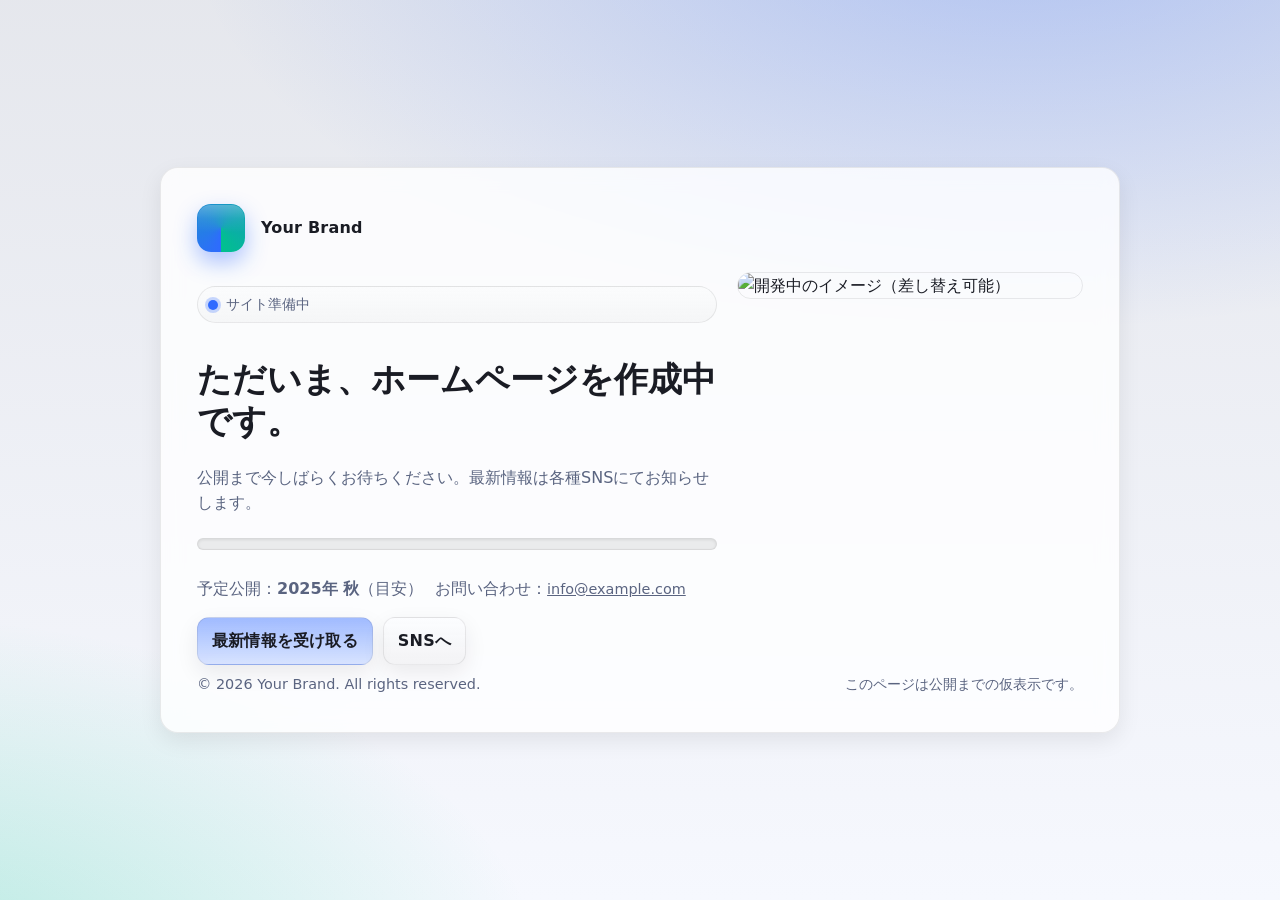
==== index.html @ c112f829 "start git" ====
<!doctype html>
<html lang="ja">
<head>
  <meta charset="utf-8" />
  <meta name="viewport" content="width=device-width, initial-scale=1" />
  <title>サイト準備中 | Coming Soon</title>
  <meta name="description" content="ただいまサイトを準備中です。近日公開予定。" />
  <meta name="robots" content="noindex, nofollow" />
  <!-- <link rel="icon" href="/favicon.ico"> -->
  <style>
    :root{
      --bg: #0b1020;
      --card: #0f1530cc;
      --fg: #e8ebf2;
      --muted: #a9b0c6;
      --accent: #7aa2ff; /* アクセント */
      --accent-2: #7ff4c3; /* グラデ混色 */
      --ring: #ffffff20;
      --shadow: 0 10px 30px rgba(0,0,0,.35);
      --radius: 18px;
    }

    @media (prefers-color-scheme: light) {
      :root{
        --bg: #f6f8fe;
        --card: #ffffffcc;
        --fg: #1a1c24;
        --muted: #5a6480;
        --accent: #2f6aff;
        --accent-2: #00c18d;
        --ring: #00000014;
        --shadow: 0 8px 22px rgba(0,0,0,.08);
      }
    }

    * { box-sizing: border-box; }
    html, body { height: 100%; }
    body{
      margin:0;
      background:
        radial-gradient(1200px 600px at 80% -10%, color-mix(in lch, var(--accent) 30%, transparent), transparent 70%),
        radial-gradient(900px 500px at -10% 110%, color-mix(in lch, var(--accent-2) 28%, transparent), transparent 75%),
        linear-gradient(180deg, color-mix(in lch, var(--bg) 94%, black 6%), var(--bg));
      color: var(--fg);
      font: 16px/1.6 system-ui, -apple-system, Segoe UI, Roboto, "Hiragino Kaku Gothic ProN", "Noto Sans JP", "Yu Gothic UI", "Yu Gothic", Meiryo, sans-serif;
      display:grid;
      place-items:center;
      padding: 24px;
    }

    .wrap{
      width:min(960px, 100%);
      backdrop-filter: saturate(140%) blur(10px);
      -webkit-backdrop-filter: saturate(140%) blur(10px);
      background: var(--card);
      border: 1px solid var(--ring);
      box-shadow: var(--shadow);
      border-radius: var(--radius);
      padding: clamp(20px, 3.2vw, 36px);
    }

    header{
      display:flex; align-items:center; gap:16px; margin-bottom:20px;
    }

    .logo{
      width:48px; height:48px; border-radius:14px; display:grid; place-items:center;
      background: conic-gradient(from 180deg, var(--accent), var(--accent-2));
      box-shadow: 0 10px 22px color-mix(in lch, var(--accent) 40%, transparent);
      position: relative; overflow:hidden;
    }
    .logo::after{
      content:""; position:absolute; inset:1px; border-radius:12px;
      background: linear-gradient(180deg, #ffffff44, #ffffff12 30%, transparent 60%);
    }
    .brand{ font-weight:700; letter-spacing:.2px; }

    .card{
      display:grid; gap:20px;
      grid-template-columns: 1.2fr .8fr;
    }
    @media (max-width: 780px){ .card{ grid-template-columns: 1fr; } }

    .title{
      font-size: clamp(24px, 3.6vw, 34px);
      line-height: 1.25;
      margin: 4px 0 6px;
    }
    .lead{ color: var(--muted); margin:0 0 6px; }

    .pill{
      display:inline-flex; align-items:center; gap:8px;
      padding:6px 10px; border:1px solid var(--ring); border-radius:999px; font-size:.9rem; color: var(--muted);
      background: linear-gradient(180deg, #ffffff10, #00000006);
    }

    /* プログレスバー */
    .progress{
      position: relative;
      height: 12px; border-radius: 999px; overflow:hidden; width: 100%;
      background: color-mix(in lch, var(--fg) 8%, transparent);
      border: 1px solid var(--ring);
      box-shadow: inset 0 1px 3px rgba(0,0,0,.08);
    }
    .bar{
      position: absolute; inset:0 auto 0 0; width: 0%;
      background: linear-gradient(90deg, var(--accent), var(--accent-2));
      filter: saturate(140%);
      animation: load 3.2s ease-in-out infinite;
    }
    @keyframes load{
      0%{ width: 8%; }
      50%{ width: 92%; }
      100%{ width: 8%; }
    }

    /* ステータス点滅 */
    .dot{ width:10px; height:10px; border-radius:50%; background: var(--accent); box-shadow: 0 0 0 3px color-mix(in lch, var(--accent) 25%, transparent); }

    .panel{ display:grid; gap:16px; }

    .meta{
      display:flex; gap:12px; flex-wrap:wrap; align-items:center;
      color: var(--muted);
    }

    .actions{ display:flex; gap:10px; flex-wrap:wrap; }
    .btn{ appearance:none; border:none; cursor:pointer; text-decoration:none; color:var(--fg);
      padding:10px 14px; border-radius:12px; font-weight:600; letter-spacing:.2px; transition: transform .06s ease, box-shadow .06s ease; 
      background: linear-gradient(180deg, color-mix(in lch, var(--accent) 45%, transparent), color-mix(in lch, var(--accent) 18%, transparent));
      border:1px solid var(--ring); box-shadow: var(--shadow);
    }
    .btn:hover{ transform: translateY(-1px); }
    .btn.secondary{ background: linear-gradient(180deg, #ffffff0e, #0000000a); color: var(--fg); }

    footer{ margin-top: 8px; color: var(--muted); font-size:.92rem; display:flex; justify-content:space-between; gap:12px; flex-wrap:wrap; }
    .small{ font-size:.9rem; color: var(--muted); }

    /* 低速/低電力向け: できるだけ動きを抑える */
    @media (prefers-reduced-motion: reduce){
      .bar{ animation: none; width: 55%; }
      .btn{ transition: none; }
    }
  </style>
</head>
<body>
  <main class="wrap" aria-labelledby="title">
    <header>
      <div class="logo" aria-hidden="true"></div>
      <div class="brand">Your Brand</div>
    </header>

    <section class="card" role="status" aria-live="polite">
      <div class="panel">
        <p class="pill" title="現在の状態">
          <span class="dot" aria-hidden="true"></span>
          サイト準備中
        </p>
        <h1 id="title" class="title">ただいま、ホームページを作成中です。</h1>
        <p class="lead">公開まで今しばらくお待ちください。最新情報は各種SNSにてお知らせします。</p>
        <div class="progress" aria-label="進捗状況">
          <div class="bar" aria-hidden="true"></div>
        </div>
        <div class="meta" style="margin-top:10px">
          <div>予定公開：<strong>2025年 秋</strong>（目安）</div>
          <div>お問い合わせ：<a class="small" href="mailto:info@example.com">info@example.com</a></div>
        </div>
        <div class="actions">
          <a class="btn" href="#">最新情報を受け取る</a>
          <a class="btn secondary" href="#">SNSへ</a>
        </div>
      </div>
      <div class="panel">
        <picture>
          <!-- 必要に応じて画像を差し替えてください（透過PNGやSVG推奨） -->
          <img src="data:image/svg+xml;utf8,\
            <svg xmlns='http://www.w3.org/2000/svg' width='800' height='520' viewBox='0 0 800 520'>\
            <defs>\
              <linearGradient id='g' x1='0' x2='1' y1='0' y2='1'>\
                <stop offset='0' stop-color='%237aa2ff'/>\
                <stop offset='1' stop-color='%237ff4c3'/>\
              </linearGradient>\
            </defs>\
            <rect rx='24' ry='24' x='24' y='24' width='752' height='472' fill='url(%23g)' opacity='.12'/>\
            <g fill='none' stroke='%237aa2ff' stroke-opacity='.35'>\
              <circle cx='120' cy='160' r='40'/>\
              <rect x='210' y='120' width='220' height='80' rx='14'/>\
              <rect x='210' y='220' width='380' height='120' rx='16'/>\
              <path d='M620 120 h120 v80 h-120 z' rx='16'/>\
              <path d='M120 260 q60 -40 120 0 t120 0 t120 0'/>\
            </g>\
            <text x='40' y='440' fill='%23a9b0c6' font-family='system-ui, -apple-system, Segoe UI, Roboto, Noto Sans JP, sans-serif' font-size='18'>イメージ差し替え可能なプレースホルダ</text>\
          </svg>" alt="開発中のイメージ（差し替え可能）" style="display:block;width:100%;height:auto;border-radius:14px; border:1px solid var(--ring)" />
        </picture>
      </div>
    </section>

    <footer>
      <div class="small">© <span id="y"></span> Your Brand. All rights reserved.</div>
      <div class="small">このページは公開までの仮表示です。</div>
    </footer>
  </main>

  <script>
    // 年だけ自動更新（JS不要なら削除可）
    document.getElementById('y').textContent = new Date().getFullYear();
  </script>
</body>
</html>
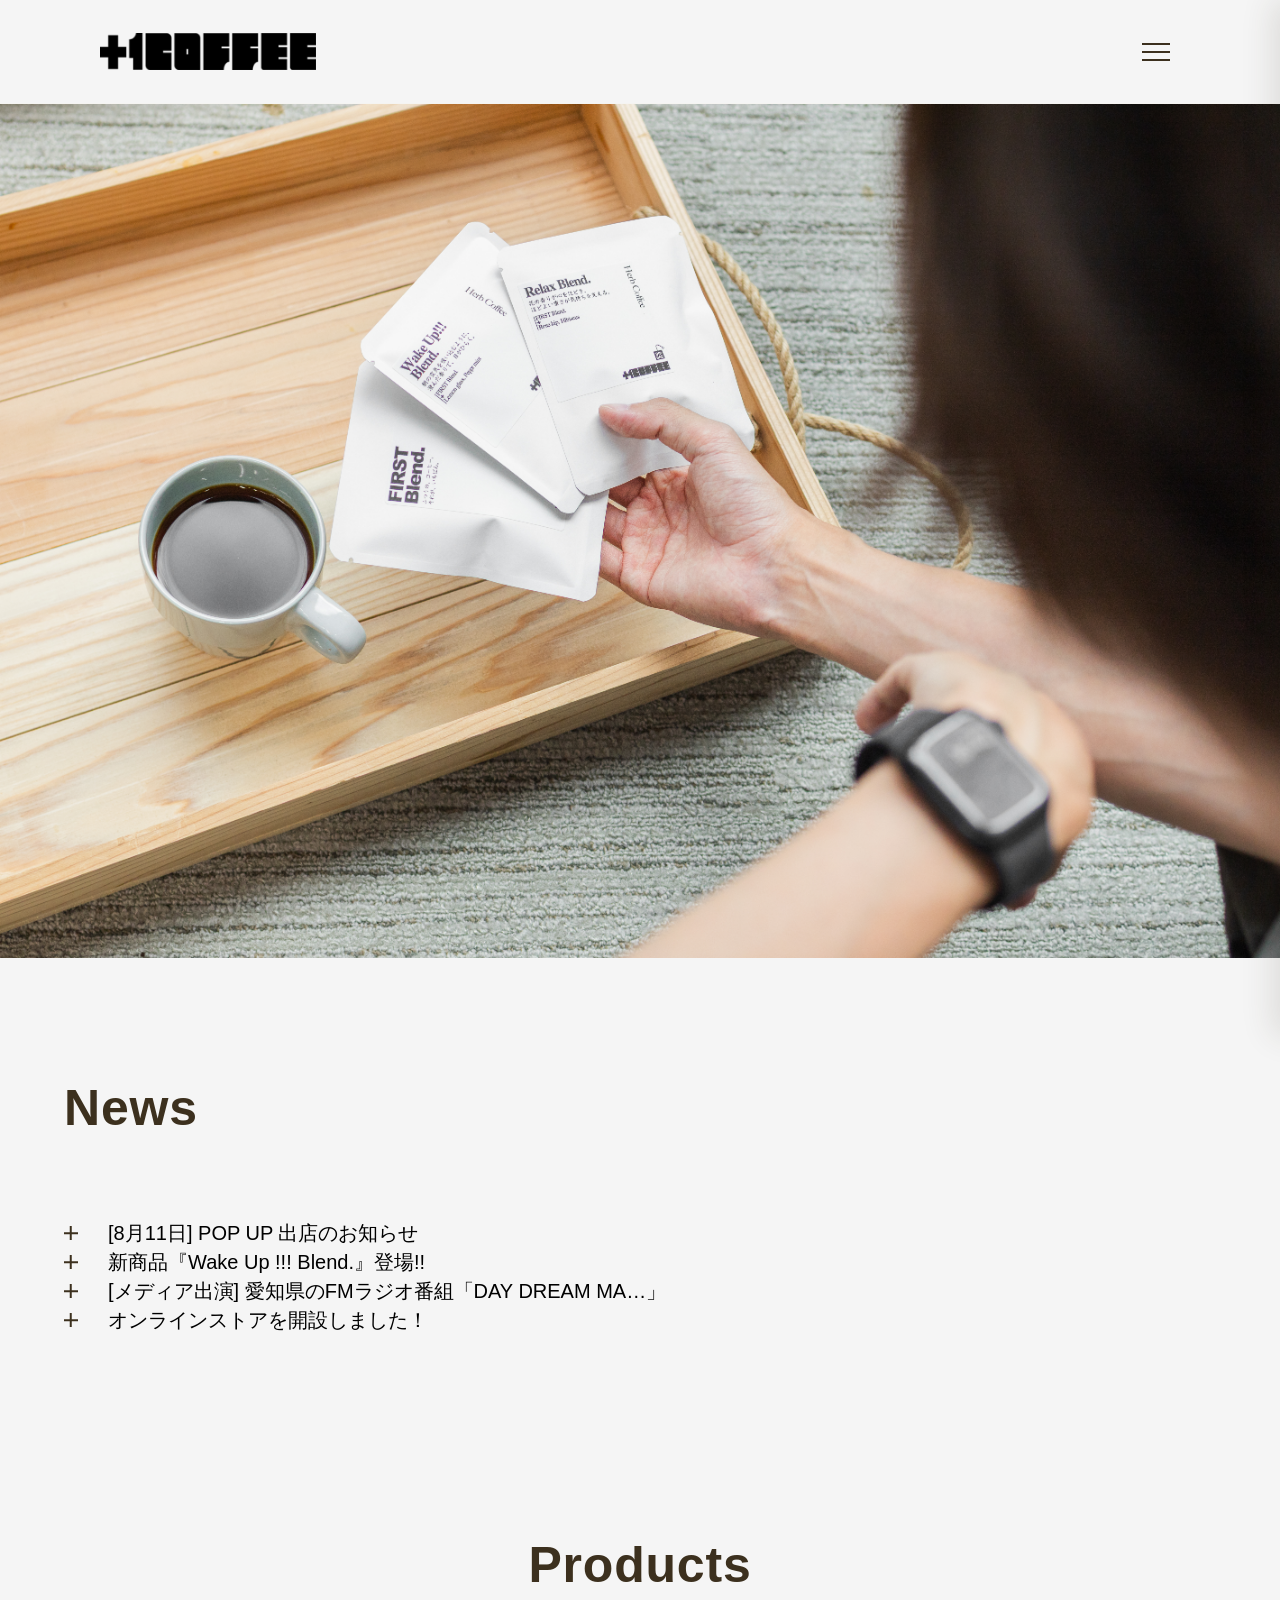
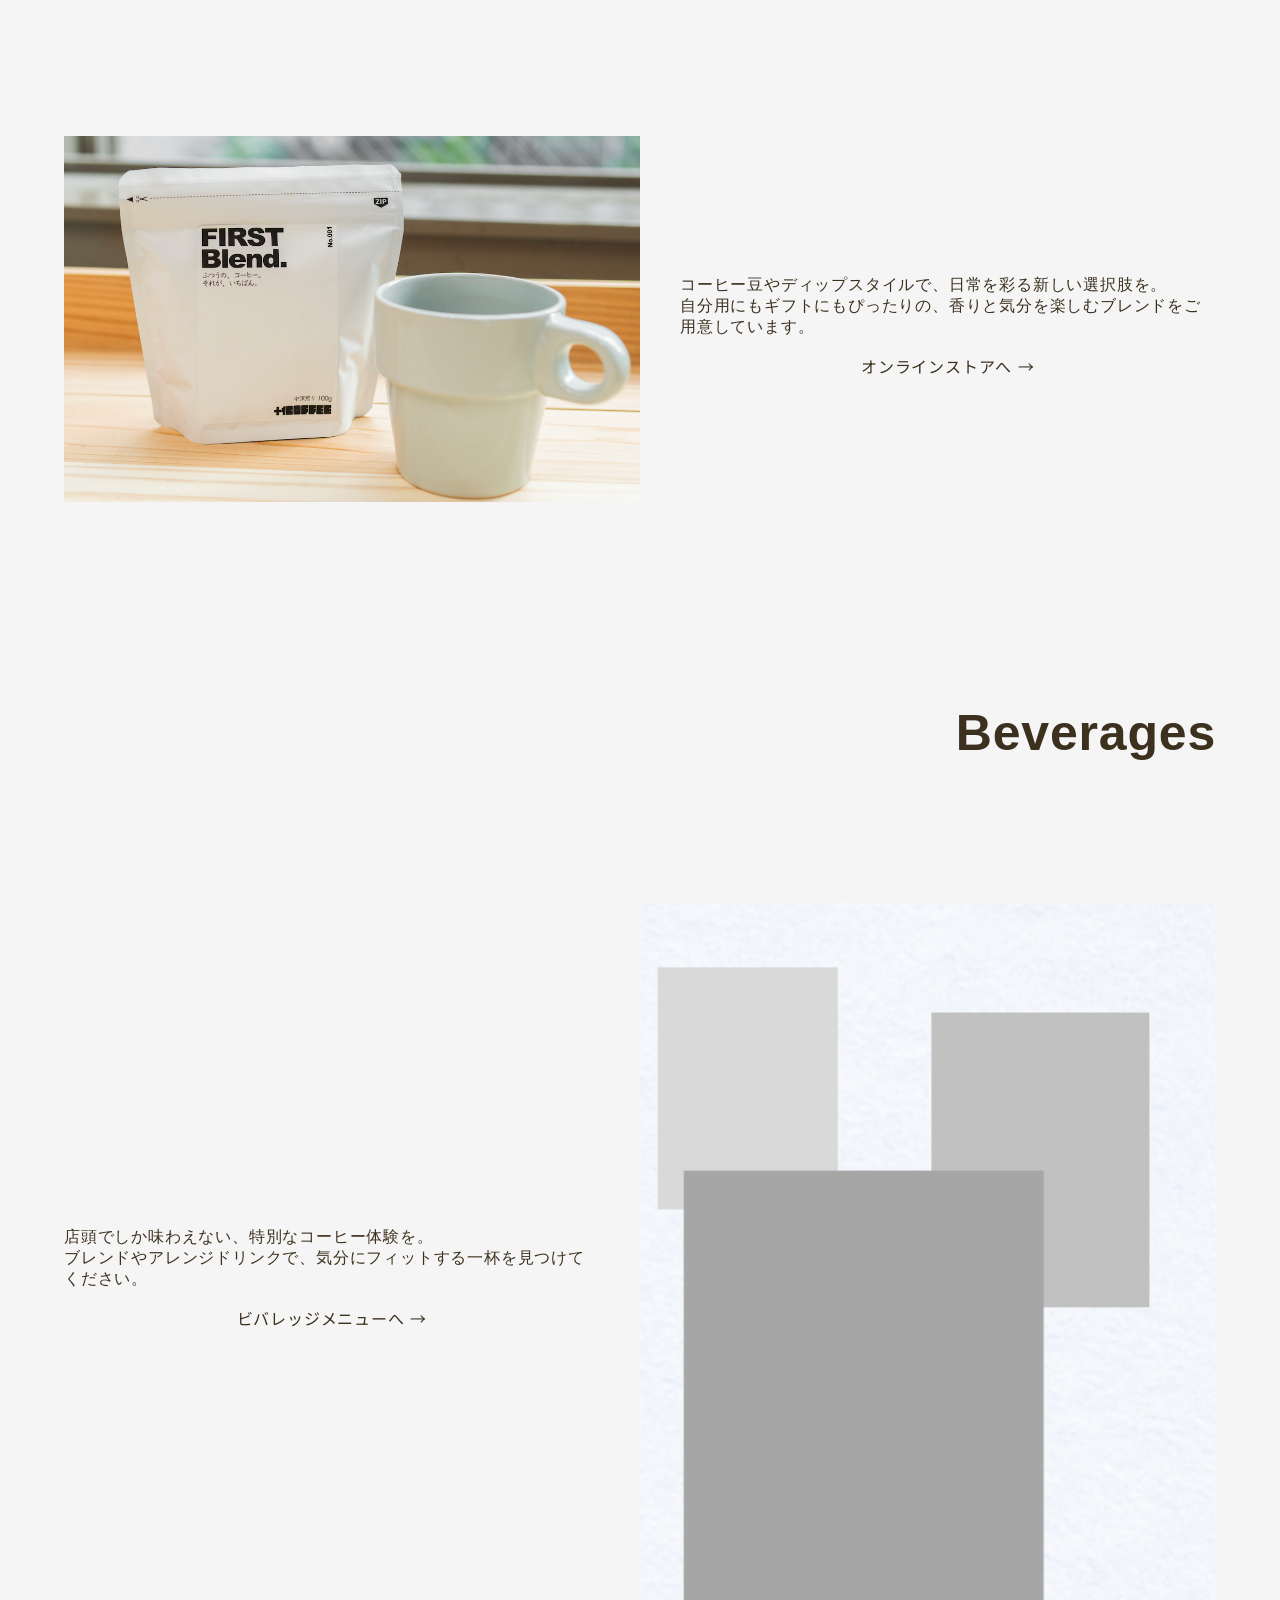
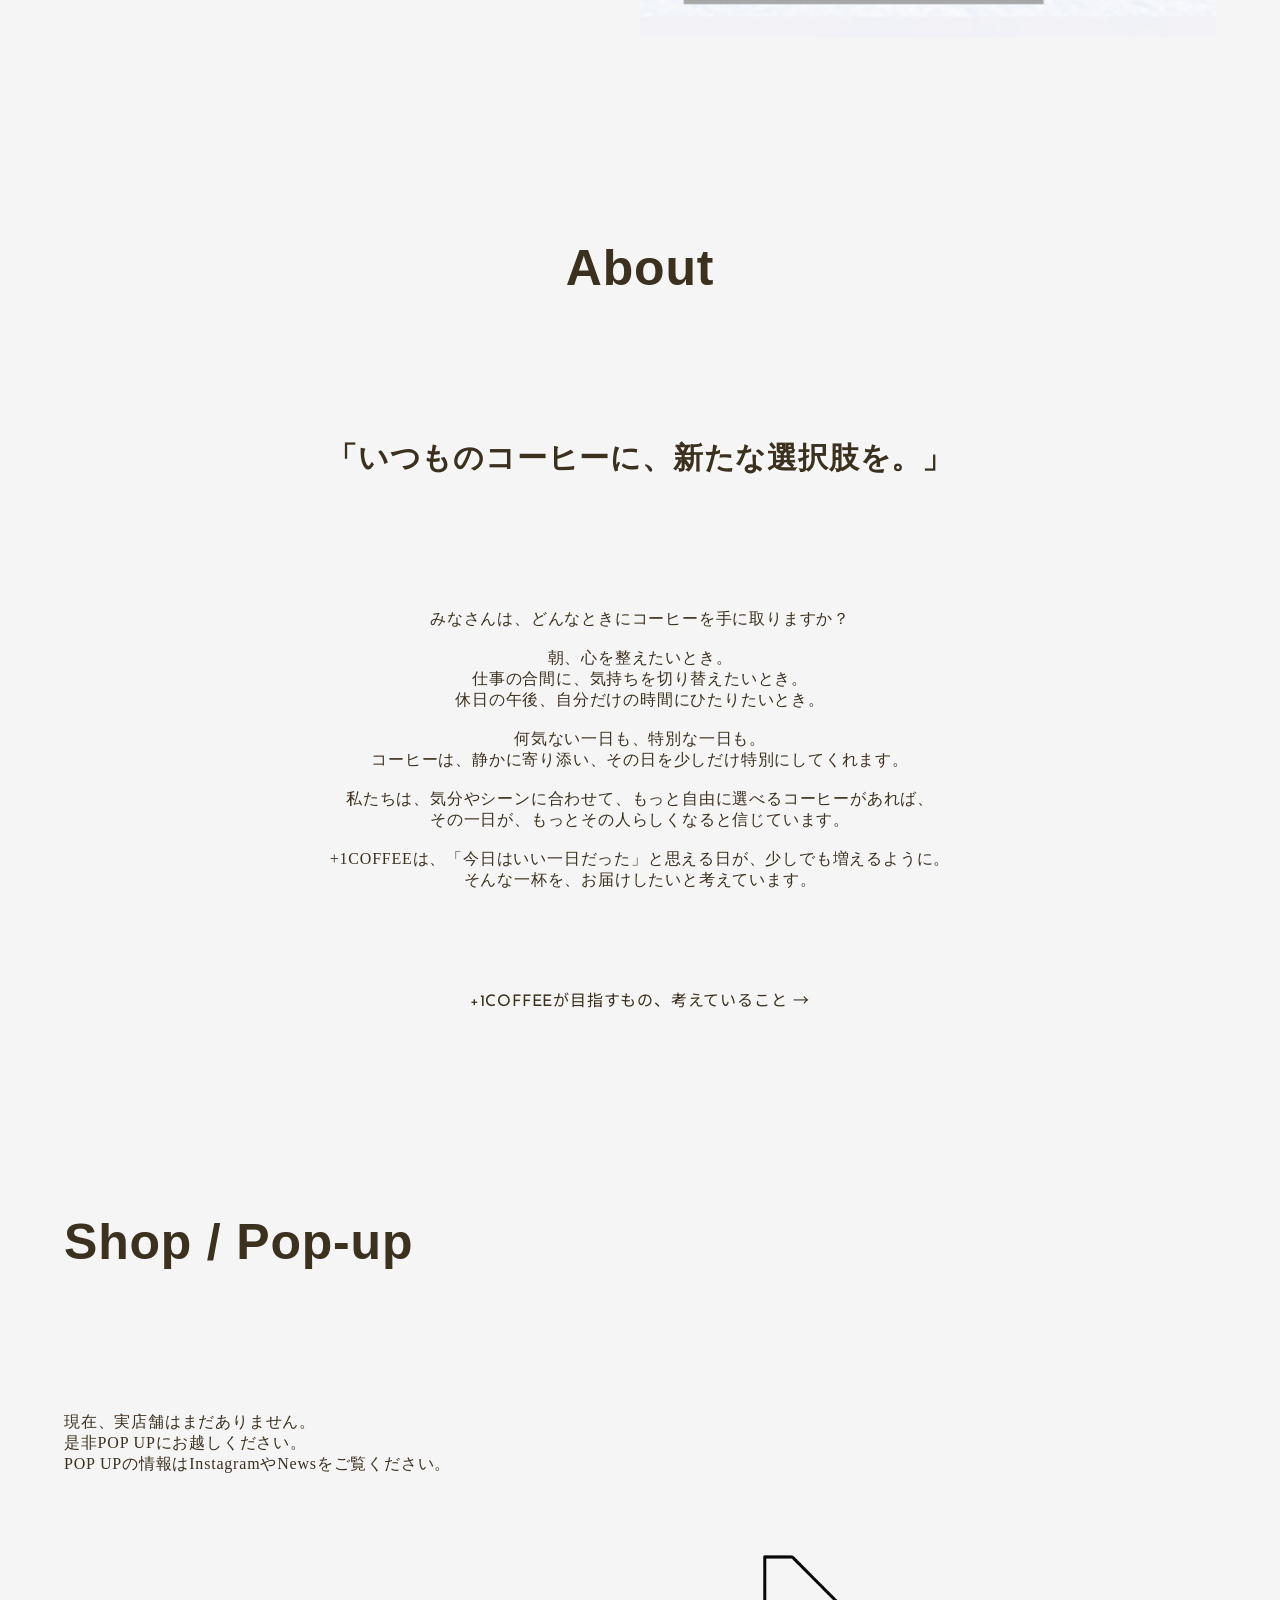
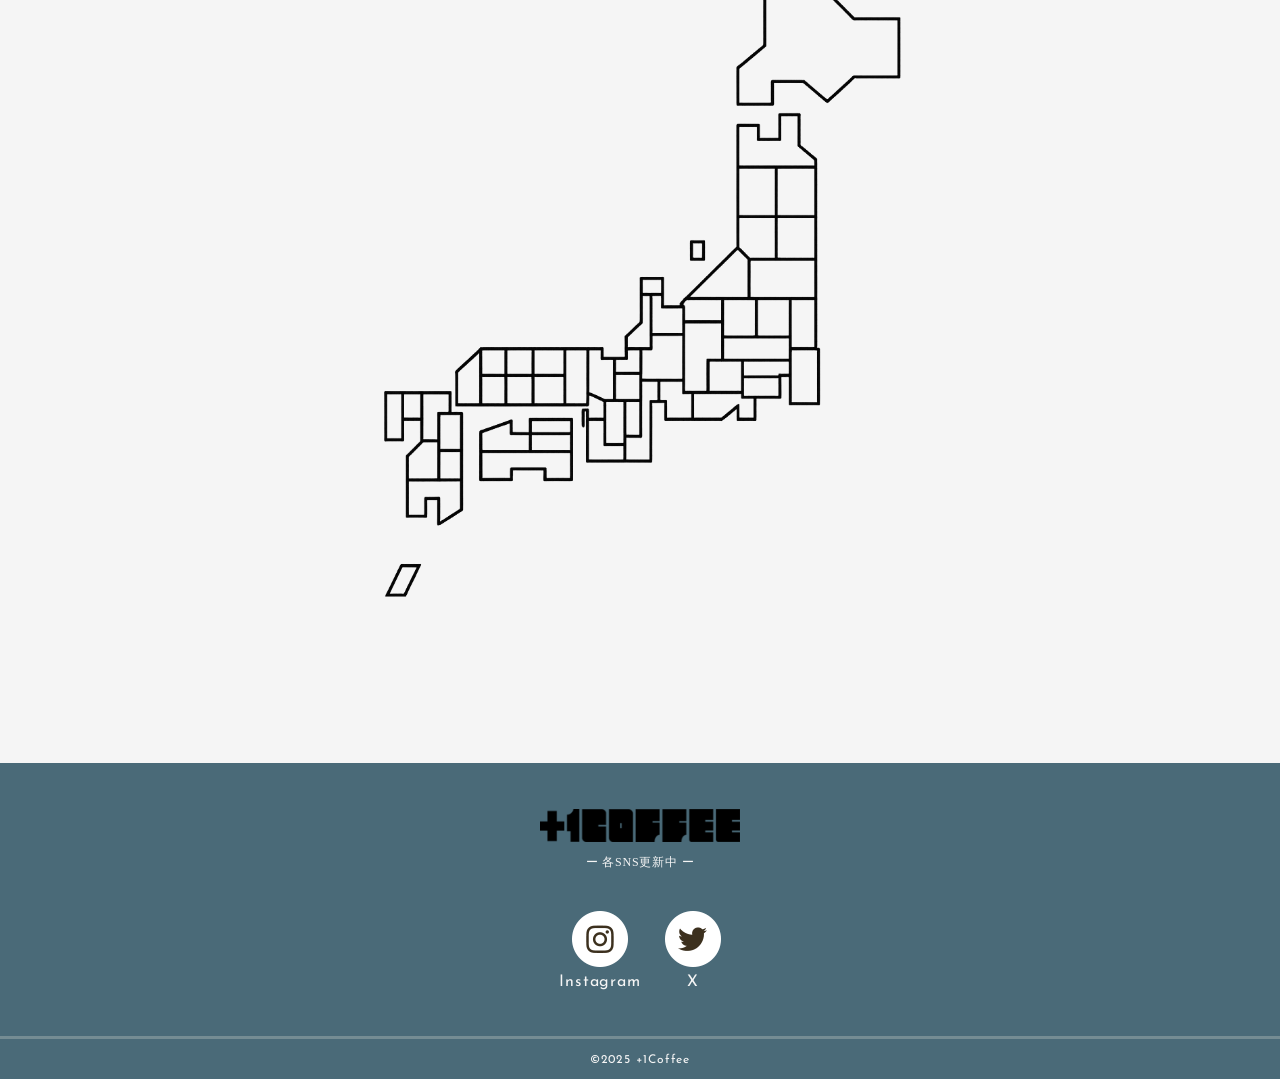
==== commit 47972c66: "Complete site entry point and contact demo" ====
--- a/index.html
+++ b/index.html
@@ -1,209 +1,204 @@
-<!doctype html>
+<!DOCTYPE html>
 <html lang="ja">
 <head>
-  <meta charset="utf-8" />
-  <meta name="viewport" content="width=device-width, initial-scale=1" />
-  <title>サイト準備中 | Coming Soon</title>
-  <meta name="description" content="ただいまサイトを準備中です。近日公開予定。" />
-  <meta name="robots" content="noindex, nofollow" />
-  <!-- <link rel="icon" href="/favicon.ico"> -->
-  <style>
-    :root{
-      --bg: #0b1020;
-      --card: #0f1530cc;
-      --fg: #e8ebf2;
-      --muted: #a9b0c6;
-      --accent: #7aa2ff; /* アクセント */
-      --accent-2: #7ff4c3; /* グラデ混色 */
-      --ring: #ffffff20;
-      --shadow: 0 10px 30px rgba(0,0,0,.35);
-      --radius: 18px;
-    }
-
-    @media (prefers-color-scheme: light) {
-      :root{
-        --bg: #f6f8fe;
-        --card: #ffffffcc;
-        --fg: #1a1c24;
-        --muted: #5a6480;
-        --accent: #2f6aff;
-        --accent-2: #00c18d;
-        --ring: #00000014;
-        --shadow: 0 8px 22px rgba(0,0,0,.08);
-      }
-    }
-
-    * { box-sizing: border-box; }
-    html, body { height: 100%; }
-    body{
-      margin:0;
-      background:
-        radial-gradient(1200px 600px at 80% -10%, color-mix(in lch, var(--accent) 30%, transparent), transparent 70%),
-        radial-gradient(900px 500px at -10% 110%, color-mix(in lch, var(--accent-2) 28%, transparent), transparent 75%),
-        linear-gradient(180deg, color-mix(in lch, var(--bg) 94%, black 6%), var(--bg));
-      color: var(--fg);
-      font: 16px/1.6 system-ui, -apple-system, Segoe UI, Roboto, "Hiragino Kaku Gothic ProN", "Noto Sans JP", "Yu Gothic UI", "Yu Gothic", Meiryo, sans-serif;
-      display:grid;
-      place-items:center;
-      padding: 24px;
-    }
-
-    .wrap{
-      width:min(960px, 100%);
-      backdrop-filter: saturate(140%) blur(10px);
-      -webkit-backdrop-filter: saturate(140%) blur(10px);
-      background: var(--card);
-      border: 1px solid var(--ring);
-      box-shadow: var(--shadow);
-      border-radius: var(--radius);
-      padding: clamp(20px, 3.2vw, 36px);
-    }
-
-    header{
-      display:flex; align-items:center; gap:16px; margin-bottom:20px;
-    }
-
-    .logo{
-      width:48px; height:48px; border-radius:14px; display:grid; place-items:center;
-      background: conic-gradient(from 180deg, var(--accent), var(--accent-2));
-      box-shadow: 0 10px 22px color-mix(in lch, var(--accent) 40%, transparent);
-      position: relative; overflow:hidden;
-    }
-    .logo::after{
-      content:""; position:absolute; inset:1px; border-radius:12px;
-      background: linear-gradient(180deg, #ffffff44, #ffffff12 30%, transparent 60%);
-    }
-    .brand{ font-weight:700; letter-spacing:.2px; }
-
-    .card{
-      display:grid; gap:20px;
-      grid-template-columns: 1.2fr .8fr;
-    }
-    @media (max-width: 780px){ .card{ grid-template-columns: 1fr; } }
-
-    .title{
-      font-size: clamp(24px, 3.6vw, 34px);
-      line-height: 1.25;
-      margin: 4px 0 6px;
-    }
-    .lead{ color: var(--muted); margin:0 0 6px; }
-
-    .pill{
-      display:inline-flex; align-items:center; gap:8px;
-      padding:6px 10px; border:1px solid var(--ring); border-radius:999px; font-size:.9rem; color: var(--muted);
-      background: linear-gradient(180deg, #ffffff10, #00000006);
-    }
-
-    /* プログレスバー */
-    .progress{
-      position: relative;
-      height: 12px; border-radius: 999px; overflow:hidden; width: 100%;
-      background: color-mix(in lch, var(--fg) 8%, transparent);
-      border: 1px solid var(--ring);
-      box-shadow: inset 0 1px 3px rgba(0,0,0,.08);
-    }
-    .bar{
-      position: absolute; inset:0 auto 0 0; width: 0%;
-      background: linear-gradient(90deg, var(--accent), var(--accent-2));
-      filter: saturate(140%);
-      animation: load 3.2s ease-in-out infinite;
-    }
-    @keyframes load{
-      0%{ width: 8%; }
-      50%{ width: 92%; }
-      100%{ width: 8%; }
-    }
-
-    /* ステータス点滅 */
-    .dot{ width:10px; height:10px; border-radius:50%; background: var(--accent); box-shadow: 0 0 0 3px color-mix(in lch, var(--accent) 25%, transparent); }
-
-    .panel{ display:grid; gap:16px; }
-
-    .meta{
-      display:flex; gap:12px; flex-wrap:wrap; align-items:center;
-      color: var(--muted);
-    }
-
-    .actions{ display:flex; gap:10px; flex-wrap:wrap; }
-    .btn{ appearance:none; border:none; cursor:pointer; text-decoration:none; color:var(--fg);
-      padding:10px 14px; border-radius:12px; font-weight:600; letter-spacing:.2px; transition: transform .06s ease, box-shadow .06s ease; 
-      background: linear-gradient(180deg, color-mix(in lch, var(--accent) 45%, transparent), color-mix(in lch, var(--accent) 18%, transparent));
-      border:1px solid var(--ring); box-shadow: var(--shadow);
-    }
-    .btn:hover{ transform: translateY(-1px); }
-    .btn.secondary{ background: linear-gradient(180deg, #ffffff0e, #0000000a); color: var(--fg); }
-
-    footer{ margin-top: 8px; color: var(--muted); font-size:.92rem; display:flex; justify-content:space-between; gap:12px; flex-wrap:wrap; }
-    .small{ font-size:.9rem; color: var(--muted); }
-
-    /* 低速/低電力向け: できるだけ動きを抑える */
-    @media (prefers-reduced-motion: reduce){
-      .bar{ animation: none; width: 55%; }
-      .btn{ transition: none; }
-    }
-  </style>
+    <meta charset="UTF-8">
+    <meta name="viewport" content="width=device-width, initial-scale=1.0">
+    <link rel="icon" href="favicon.ico" type="image/x-icon">
+    <meta name="robots" content="noindex">
+    <title>+1Coffee - いつものコーヒーに、新しい選択肢を</title>
+    <meta name="description" content="+1Coffeeは、日常に特別なコーヒー体験を提供するブランドです。コーヒー豆、ディップ、店頭限定ドリンクなど、あなたの一日を豊かにする選択肢をお届けします。">
+
+    <!-- Google Fonts -->
+    <link rel="preconnect" href="https://fonts.googleapis.com">
+    <link rel="preconnect" href="https://fonts.gstatic.com" crossorigin>
+    <link
+      href="https://fonts.googleapis.com/css2?family=Josefin+Sans:wght@300;400;700&family=Noto+Sans+JP:wght@300;400;700&display=swap"
+      rel="stylesheet"
+    >
+    <!-- CSS -->
+    <link rel="stylesheet" href="./css/main_style.css">
 </head>
 <body>
-  <main class="wrap" aria-labelledby="title">
-    <header>
-      <div class="logo" aria-hidden="true"></div>
-      <div class="brand">Your Brand</div>
+    <header class="header">
+        <div class="header-inner">
+            <h1 class="header-logo">
+                <a href="./index.html#top">
+                    <img src="./img/logo.png" alt="+1Coffee ロゴ">
+                </a>
+            </h1>
+            <button type="button" class="menu-toggle" aria-expanded="false" aria-controls="menu-drawer" aria-label="メニューを開く">
+                <span class="menu-toggle-line"></span>
+                <span class="menu-toggle-line"></span>
+                <span class="menu-toggle-line"></span>
+            </button>
+        </div>
     </header>
-
-    <section class="card" role="status" aria-live="polite">
-      <div class="panel">
-        <p class="pill" title="現在の状態">
-          <span class="dot" aria-hidden="true"></span>
-          サイト準備中
-        </p>
-        <h1 id="title" class="title">ただいま、ホームページを作成中です。</h1>
-        <p class="lead">公開まで今しばらくお待ちください。最新情報は各種SNSにてお知らせします。</p>
-        <div class="progress" aria-label="進捗状況">
-          <div class="bar" aria-hidden="true"></div>
-        </div>
-        <div class="meta" style="margin-top:10px">
-          <div>予定公開：<strong>2025年 秋</strong>（目安）</div>
-          <div>お問い合わせ：<a class="small" href="mailto:info@example.com">info@example.com</a></div>
-        </div>
-        <div class="actions">
-          <a class="btn" href="#">最新情報を受け取る</a>
-          <a class="btn secondary" href="#">SNSへ</a>
-        </div>
-      </div>
-      <div class="panel">
-        <picture>
-          <!-- 必要に応じて画像を差し替えてください（透過PNGやSVG推奨） -->
-          <img src="data:image/svg+xml;utf8,\
-            <svg xmlns='http://www.w3.org/2000/svg' width='800' height='520' viewBox='0 0 800 520'>\
-            <defs>\
-              <linearGradient id='g' x1='0' x2='1' y1='0' y2='1'>\
-                <stop offset='0' stop-color='%237aa2ff'/>\
-                <stop offset='1' stop-color='%237ff4c3'/>\
-              </linearGradient>\
-            </defs>\
-            <rect rx='24' ry='24' x='24' y='24' width='752' height='472' fill='url(%23g)' opacity='.12'/>\
-            <g fill='none' stroke='%237aa2ff' stroke-opacity='.35'>\
-              <circle cx='120' cy='160' r='40'/>\
-              <rect x='210' y='120' width='220' height='80' rx='14'/>\
-              <rect x='210' y='220' width='380' height='120' rx='16'/>\
-              <path d='M620 120 h120 v80 h-120 z' rx='16'/>\
-              <path d='M120 260 q60 -40 120 0 t120 0 t120 0'/>\
-            </g>\
-            <text x='40' y='440' fill='%23a9b0c6' font-family='system-ui, -apple-system, Segoe UI, Roboto, Noto Sans JP, sans-serif' font-size='18'>イメージ差し替え可能なプレースホルダ</text>\
-          </svg>" alt="開発中のイメージ（差し替え可能）" style="display:block;width:100%;height:auto;border-radius:14px; border:1px solid var(--ring)" />
+    <div class="menu-drawer-backdrop"></div>
+    <nav id="menu-drawer" class="menu-drawer" aria-label="メニューナビゲーション">
+        <ul class="menu-drawer-list">
+            <li><a href="./index.html" class="menu-drawer-link">Top</a></li>
+            <li><a href="./menu.html" class="menu-drawer-link">Beverages</a></li>
+            <li><a href="./contact.html" class="menu-drawer-link">Contact</a></li>
+            <li><a href="./FAQ.html" class="menu-drawer-link">FAQ</a></li>
+        </ul>
+    </nav>
+
+    <nav class="header-nav" aria-label="メインナビゲーション">
+        <ul class="header-nav-list">
+            <li class="header-nav-item"><a href="#top" class="header-nav-link">Top</a></li>
+            <li class="header-nav-item"><a href="#news" class="header-nav-link">News</a></li>
+            <li class="header-nav-item"><a href="#products" class="header-nav-link">Products</a></li>
+            <li class="header-nav-item"><a href="#beverages" class="header-nav-link">Beverages</a></li>
+            <li class="header-nav-item"><a href="#about" class="header-nav-link">About</a></li>
+            <li class="header-nav-item"><a href="./contact.html" class="header-nav-link">Contact</a></li>
+            <li class="header-nav-item"><a href="./FAQ.html" class="header-nav-link">FAQ</a></li>
+        </ul>
+    </nav>
+
+    <div class="fv" id="top">
+        <picture class="fv-picture">
+            <source media="(min-width:768px)" srcset="./img/fv.jpg">
+            <source media="(max-width:767px)" srcset="./img/fv.jpg">
+            <img src="./img/fv.jpg" alt="コーヒーとカップのイメージ">
         </picture>
-      </div>
-    </section>
-
-    <footer>
-      <div class="small">© <span id="y"></span> Your Brand. All rights reserved.</div>
-      <div class="small">このページは公開までの仮表示です。</div>
+    </div>
+
+    <section id="news" class="news">
+        <div class="inner">
+            <h2 class="title news-title">News</h2>
+            <div class="accordion">
+                <button type="button" class="accordion__title js-accordion">
+                    [8月11日] POP UP 出店のお知らせ
+                </button>
+                <p class="accordion__content">
+                    [8月11日] POP UP 出店のお知らせの詳細です
+                </p>
+            </div>
+
+            <div class="accordion">
+                <button type="button" class="accordion__title js-accordion">
+                    新商品『Wake Up !!! Blend.』登場!!
+                </button>
+                <p class="accordion__content">
+                    新商品の詳細です
+                </p>
+            </div>
+
+            <div class="accordion">
+                <button type="button" class="accordion__title js-accordion">
+                    [メディア出演] 愛知県のFMラジオ番組「DAY DREAM MA…」
+                </button>
+                <p class="accordion__content">
+                    詳細です
+                </p>
+            </div>
+            <div class="accordion">
+                <button type="button" class="accordion__title js-accordion">
+                    オンラインストアを開設しました！
+                </button>
+                <p class="accordion__content">
+                    オンラインサイトを開設しました！詳細はこちら
+                </p>
+            </div>
+        </div>
+    </section>
+
+
+    <section id="products" class="products">
+        <div class="inner">
+            <h2 class="title products-title">Products</h2>
+            <div class="products-contents">
+                <img src="./img/Products.png" alt="商品のコーヒー豆とディップスタイル画像" class="products-img">
+                <div class="products-text-contents">
+                    <p class="products-text">
+                        コーヒー豆やディップスタイルで、日常を彩る新しい選択肢を。<br>
+                        自分用にもギフトにもぴったりの、香りと気分を楽しむブレンドをご用意しています。
+                    </p>
+                    <a href="https://shop.plusonecoffee.jp/" target="_blank" rel="noopener noreferrer" class="products-link">
+                        オンラインストアへ →
+                    </a>
+                </div>
+            </div>
+        </div>
+    </section>
+
+    <section id="beverages" class="beverages">
+        <div class="inner">
+            <h2 class="title beverages-title">Beverages</h2>
+            <div class="beverages-contents">
+                <div class="beverages-text-contents">
+                    <p class="beverages-text">
+                        店頭でしか味わえない、特別なコーヒー体験を。<br>
+                        ブレンドやアレンジドリンクで、気分にフィットする一杯を見つけてください。
+                    </p>
+                    <a href="./menu.html" class="beverages-link">
+                        ビバレッジメニューへ →
+                    </a>
+                </div>
+                <img src="./img/Beverages.png" alt="店頭のビバレッジ画像" class="beverages-img">
+            </div>
+        </div>
+    </section>
+
+    <section id="about" class="about">
+        <div class="inner">
+            <h2 class="title about-title">About</h2>
+            <h3 class="about-catchphrase">「いつものコーヒーに、新たな選択肢を。」</h3>
+            <p class="about-text">
+                みなさんは、どんなときにコーヒーを手に取りますか？<br><br>
+                朝、心を整えたいとき。<br>
+                仕事の合間に、気持ちを切り替えたいとき。<br>
+                休日の午後、自分だけの時間にひたりたいとき。<br><br>
+                何気ない一日も、特別な一日も。<br>
+                コーヒーは、静かに寄り添い、その日を少しだけ特別にしてくれます。<br><br>
+                私たちは、気分やシーンに合わせて、もっと自由に選べるコーヒーがあれば、<br>
+                その一日が、もっとその人らしくなると信じています。<br><br>
+                +1COFFEEは、「今日はいい一日だった」と思える日が、少しでも増えるように。<br>
+                そんな一杯を、お届けしたいと考えています。
+            </p>
+            <a href="https://www.instagram.com/plus_one_stand/?__pwa=1" target="_blank" rel="noopener noreferrer" class="about-link">
+                +1COFFEEが目指すもの、考えていること →
+            </a>
+        </div>
+    </section>
+
+    <section class="shop">
+        <div class="inner">
+            <h2 class="title shop-pop-up-title">Shop / Pop-up</h2>
+            <p>
+                現在、実店舗はまだありません。<br>
+                是非POP UPにお越しください。<br>
+                POP UPの情報はInstagramやNewsをご覧ください。
+            </p>
+            <div class="shop-map">
+                <img src="./img/map.png" alt="POP-UP開催地の地図">
+            </div>
+        </div>
+    </section>
+
+    <footer class="footer">
+        <div class="footer-logo">
+            <img src="./img/logo.png" alt="+1Coffee ロゴ">
+        </div>
+        <p class="footer-text">ー 各SNS更新中 ー</p>
+        <ul class="footer-nav-list">
+            <li>
+                <a href="https://www.instagram.com/plus_one_stand/?__pwa=1" target="_blank" rel="noopener noreferrer" class="footer-nav-item">
+                    <img src="./img/icon-instagram.png" alt="Instagramアイコン" class="sns-img">
+                    <span class="footer-nav-link-text">Instagram</span>
+                </a>
+            </li>
+            <li>
+                <a href="https://x.com/plus_one_coffee/" target="_blank" rel="noopener noreferrer" class="footer-nav-item">
+                    <img src="./img/icon-twitter.png" alt="Xアイコン" class="sns-img">
+                    <span class="footer-nav-link-text">X</span>
+                </a>
+            </li>
+        </ul>
+        <div class="footer-copy-wrapper">
+            <small class="footer-copylight">&copy;2025 +1Coffee</small>
+        </div>
     </footer>
-  </main>
-
-  <script>
-    // 年だけ自動更新（JS不要なら削除可）
-    document.getElementById('y').textContent = new Date().getFullYear();
-  </script>
+    <script src="./js/main.js"></script>
 </body>
 </html>
--- a/css/main_style.css
+++ b/css/main_style.css
@@ -0,0 +1,519 @@
+/* =====================
+   共通部
+===================== */
+body {
+    font-family: "Josefin Sans", "Noto Sans JP", sans-serif;
+    letter-spacing: 0.05em;
+    color: #3c301e;
+    margin: 0;
+    background-color: #f5f5f5;
+}
+
+img {
+    width: 100%;
+    height: auto;
+    display: block;
+}
+
+.inner {
+    padding: 80px 5%;
+    max-width: 1200px;
+    margin: 0 auto;
+}
+
+.title {
+    font-size: 50px;
+    padding-bottom: 100px;
+}
+
+p {
+    font-family: "游教科書体";
+}
+
+.link {
+  text-decoration: none;
+}
+
+a {
+    text-decoration: none;
+    transition: 0.3s;
+}
+
+a,
+a:hover,
+a:visited {
+    color: inherit;
+}
+
+.products-link,
+.beverages-link,
+.about-link {
+    display: block;
+    text-align: center;
+    margin: 0 auto;
+}
+
+.products-link:hover,
+.beverages-link:hover,
+.about-link:hover {
+    transform: scale(1.05);
+}
+
+h1,h2 {
+    font-family: "Arial Black", Arial;
+}
+
+h3.about-catchphrase {
+    text-shadow: 0 0 5px rgba(255,255,255,0.7);
+    font-size: 30px;
+    font-family: "Big Caslon", "Big Caslon Medium", serif;
+}
+
+/* =====================
+    Header
+===================== */
+.header {
+    border-bottom: 1px solid rgba(241, 238, 228, 0.25);
+    padding: 12px 0;
+}
+
+.header-inner {
+    padding: 0 40px;
+    max-width: 1080px;
+    margin: 0 auto;
+    display: flex;
+    align-items: center;
+    justify-content: space-between;
+}
+
+.header-logo {
+    width: 20%;
+}
+
+.menu-toggle {
+    position: relative;
+    z-index: 30;
+    display: inline-flex;
+    flex-direction: column;
+    justify-content: center;
+    gap: 6px;
+    width: 48px;
+    height: 48px;
+    padding: 0;
+    border: 0;
+    background: transparent;
+    cursor: pointer;
+}
+
+.menu-toggle-line {
+    display: block;
+    width: 28px;
+    height: 2px;
+    margin: 0 auto;
+    background-color: #3c301e;
+    transition: transform 0.3s ease, opacity 0.3s ease;
+}
+
+.menu-drawer-backdrop {
+    position: fixed;
+    inset: 0;
+    background: rgba(60, 48, 30, 0.25);
+    opacity: 0;
+    visibility: hidden;
+    transition: opacity 0.3s ease, visibility 0.3s ease;
+    z-index: 20;
+}
+
+.menu-drawer {
+    position: fixed;
+    top: 0;
+    right: 0;
+    width: min(320px, 82vw);
+    height: 100vh;
+    padding: 96px 32px 40px;
+    background-color: #f1eee4;
+    box-shadow: -8px 0 30px rgba(60, 48, 30, 0.12);
+    transform: translateX(100%);
+    transition: transform 0.3s ease;
+    z-index: 25;
+}
+
+.menu-drawer-list {
+    display: flex;
+    flex-direction: column;
+    gap: 24px;
+    margin: 0;
+    padding: 0;
+    list-style: none;
+}
+
+.menu-drawer-link {
+    display: block;
+    font-size: 20px;
+    font-weight: 700;
+}
+
+body.menu-open {
+    overflow: hidden;
+}
+
+body.menu-open .menu-drawer-backdrop {
+    opacity: 1;
+    visibility: visible;
+}
+
+body.menu-open .menu-drawer {
+    transform: translateX(0);
+}
+
+body.menu-open .menu-toggle-line:nth-child(1) {
+    transform: translateY(8px) rotate(45deg);
+}
+
+body.menu-open .menu-toggle-line:nth-child(2) {
+    opacity: 0;
+}
+
+body.menu-open .menu-toggle-line:nth-child(3) {
+    transform: translateY(-8px) rotate(-45deg);
+}
+
+.header-nav-list {
+    position: fixed;
+    top: 50%;
+    left: 24px;
+    transform: translateY(-50%);
+    list-style: none;
+    margin: 0;
+    padding: 0;
+}
+
+.header-nav-item {
+    padding: 5px 20px;
+}
+
+/* =====================
+   FV
+===================== */
+.fv {
+    position: relative;
+    overflow: hidden;
+}
+
+.fv-container {
+    position: absolute;
+    top: 50%;
+    left: 50%;
+    transform: translate(-50%, -50%);
+    z-index: 2;
+    text-align: center;
+    width: 100%;
+}
+
+/* =====================
+   News（Accordion）
+===================== */
+.news-title {
+    text-align: left;
+    padding-bottom: 40px;
+}
+
+.news-list {
+    max-width: 800px;
+    margin: 0 auto;
+}
+
+/* アコーディオンボタン */
+.accordion__title {
+    position: relative;
+    padding-left: 44px;
+    cursor: pointer;
+    background: none;
+    border: none;
+    outline: none;
+    font-size: 20px;
+}
+
+/* 共通線 */
+.accordion__title::before,
+.accordion__title::after {
+    content: "";
+    position: absolute;
+    left: 0;
+    top: 50%;
+    width: 14px;
+    height: 1.5px;
+    background-color: #3c301e;
+    transition: opacity 0.3s, transform 0.3s;
+}
+
+/* 横線 */
+.accordion__title::before {
+    transform: translateY(-50%);
+}
+
+/* 縦線（＋用） */
+.accordion__title::after {
+    transform: translateY(-50%) rotate(90deg);
+}
+
+/* 開いたら − */
+.accordion__title.is-open::after {
+    opacity: 0;
+}
+
+/* hover */
+.accordion__title:hover::before,
+.accordion__title:hover::after {
+    background-color: #6b8e9e;
+}
+
+.accordion__content {
+    display: none;
+}
+
+.news-item {
+    border-bottom: 1px solid rgba(60, 48, 30, 0.2);
+    padding: 16px 0;
+}
+
+.news-detail {
+    margin-top: 12px;
+    line-height: 1.8;
+    text-align: center;
+}
+
+/* =====================
+   Products
+===================== */
+.products-title {
+    text-align: center;
+}
+
+.products-contents {
+    display: flex;
+    gap: 40px;
+    align-items: center;
+}
+
+.products-img {
+    width: 50%;
+}
+
+/* =====================
+   Beverages
+===================== */
+.beverages-title {
+    text-align: right;
+}
+
+.beverages-contents {
+    display: flex;
+    align-items: center;
+    gap: 40px;
+}
+
+.beverages-text-contents {
+    flex: 1;
+}
+
+img.beverages-img {
+    width: 50%;
+    max-width: 100%;
+}
+
+.beverages-link-text {
+    padding: 60px 0;
+    text-align: right;
+}
+
+/* =====================
+   About
+===================== */
+.about-title {
+    text-align: center;
+    padding-bottom: 0;
+}
+
+.about-catchphrase {
+    text-align: center;
+    padding: 100px 0;
+    font-size: 40px;
+}
+
+.about-text {
+    text-align: center;
+    padding-bottom: 80px;
+}
+
+.about-link-text {
+    padding: 60px 0;
+    text-align: right;
+}
+
+/* =====================
+   Shop / Pop-up
+===================== */
+.shop-map {
+    padding: 50px 0;
+    width: 60%;
+    margin: 0 auto;
+}
+
+/* =====================
+   Footer
+===================== */
+.footer {
+    background-color: #4A6A78;
+    text-align: center;
+    padding-top: 46px;
+    color: #f5f5f5; /* 黒から白に変更で可読性向上 */
+}
+
+.footer-logo {
+    width: 200px;
+    margin: 0 auto;
+}
+
+.footer-text,
+.footer-copylight {
+    font-size: 12px;
+}
+
+.footer-nav-list {
+    margin-top: 40px;
+    display: flex;
+    justify-content: center;
+    gap: 24px;
+    padding: 0 20px;
+    list-style: none;
+}
+
+.footer-nav-link-text {
+    display: block;
+    text-align: center;
+    width: 100%;
+}
+.footer-nav-item {
+    display: flex;
+    flex-direction: column;
+    align-items: center;
+}
+.sns-img {
+    width: 56px;
+    display: block;
+    padding-bottom: 7px;
+}
+
+.footer-copy-wrapper {
+    border-top: 3px solid rgba(241, 238, 228, 0.25);
+    padding: 12px;
+    margin-top: 46px;
+}
+
+@media screen and (max-width: 767px) {
+    .inner {
+        padding: 56px 20px;
+    }
+
+    .title {
+        font-size: 36px;
+        padding-bottom: 56px;
+    }
+
+    .header-inner {
+        padding: 0 20px;
+    }
+
+    .header-logo {
+        width: 120px;
+    }
+
+    .header-nav {
+        display: none;
+    }
+
+    .menu-drawer {
+        width: 100%;
+        padding: 88px 24px 32px;
+    }
+
+    .fv {
+        min-height: 72vh;
+    }
+
+    .fv picture,
+    .fv img {
+        height: 72vh;
+        object-fit: cover;
+    }
+
+    .fv-container {
+        padding: 0 20px;
+        width: calc(100% - 40px);
+    }
+
+    h3.about-catchphrase {
+        font-size: 24px;
+        line-height: 1.6;
+    }
+
+    .accordion__title {
+        width: 100%;
+        font-size: 16px;
+        line-height: 1.6;
+        text-align: left;
+    }
+
+    .products-contents,
+    .beverages-contents {
+        flex-direction: column;
+        gap: 24px;
+    }
+
+    .products-img,
+    img.beverages-img {
+        width: 100%;
+    }
+
+    .products-text-contents,
+    .beverages-text-contents {
+        width: 100%;
+    }
+
+    .products-title,
+    .beverages-title,
+    .about-title {
+        text-align: left;
+    }
+
+    .about-catchphrase {
+        padding: 56px 0 32px;
+        font-size: 28px;
+        line-height: 1.6;
+    }
+
+    .about-text {
+        text-align: left;
+        padding-bottom: 48px;
+        line-height: 1.9;
+    }
+
+    .shop-map {
+        width: 100%;
+        padding: 32px 0 0;
+    }
+
+    .footer {
+        padding-top: 36px;
+    }
+
+    .footer-logo {
+        width: 160px;
+    }
+
+    .footer-nav-list {
+        gap: 20px;
+        padding: 0 16px;
+    }
+}
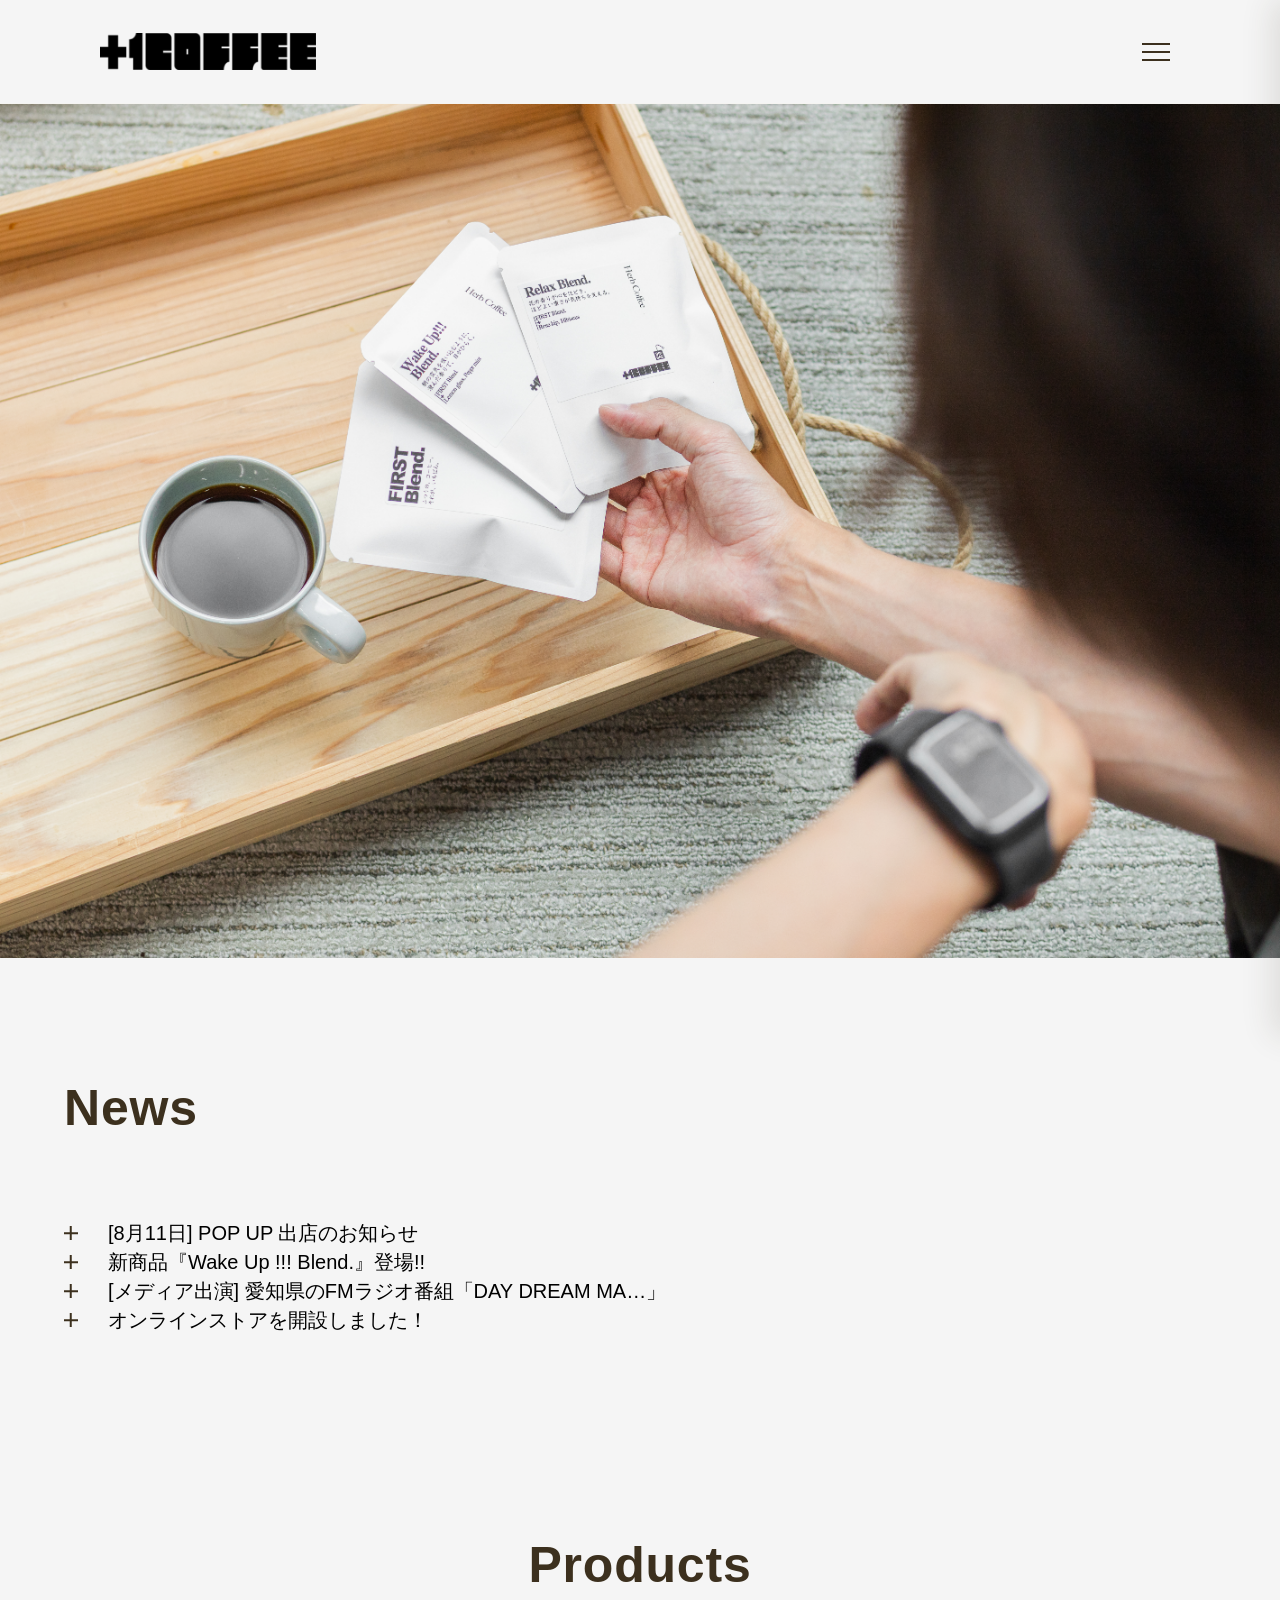
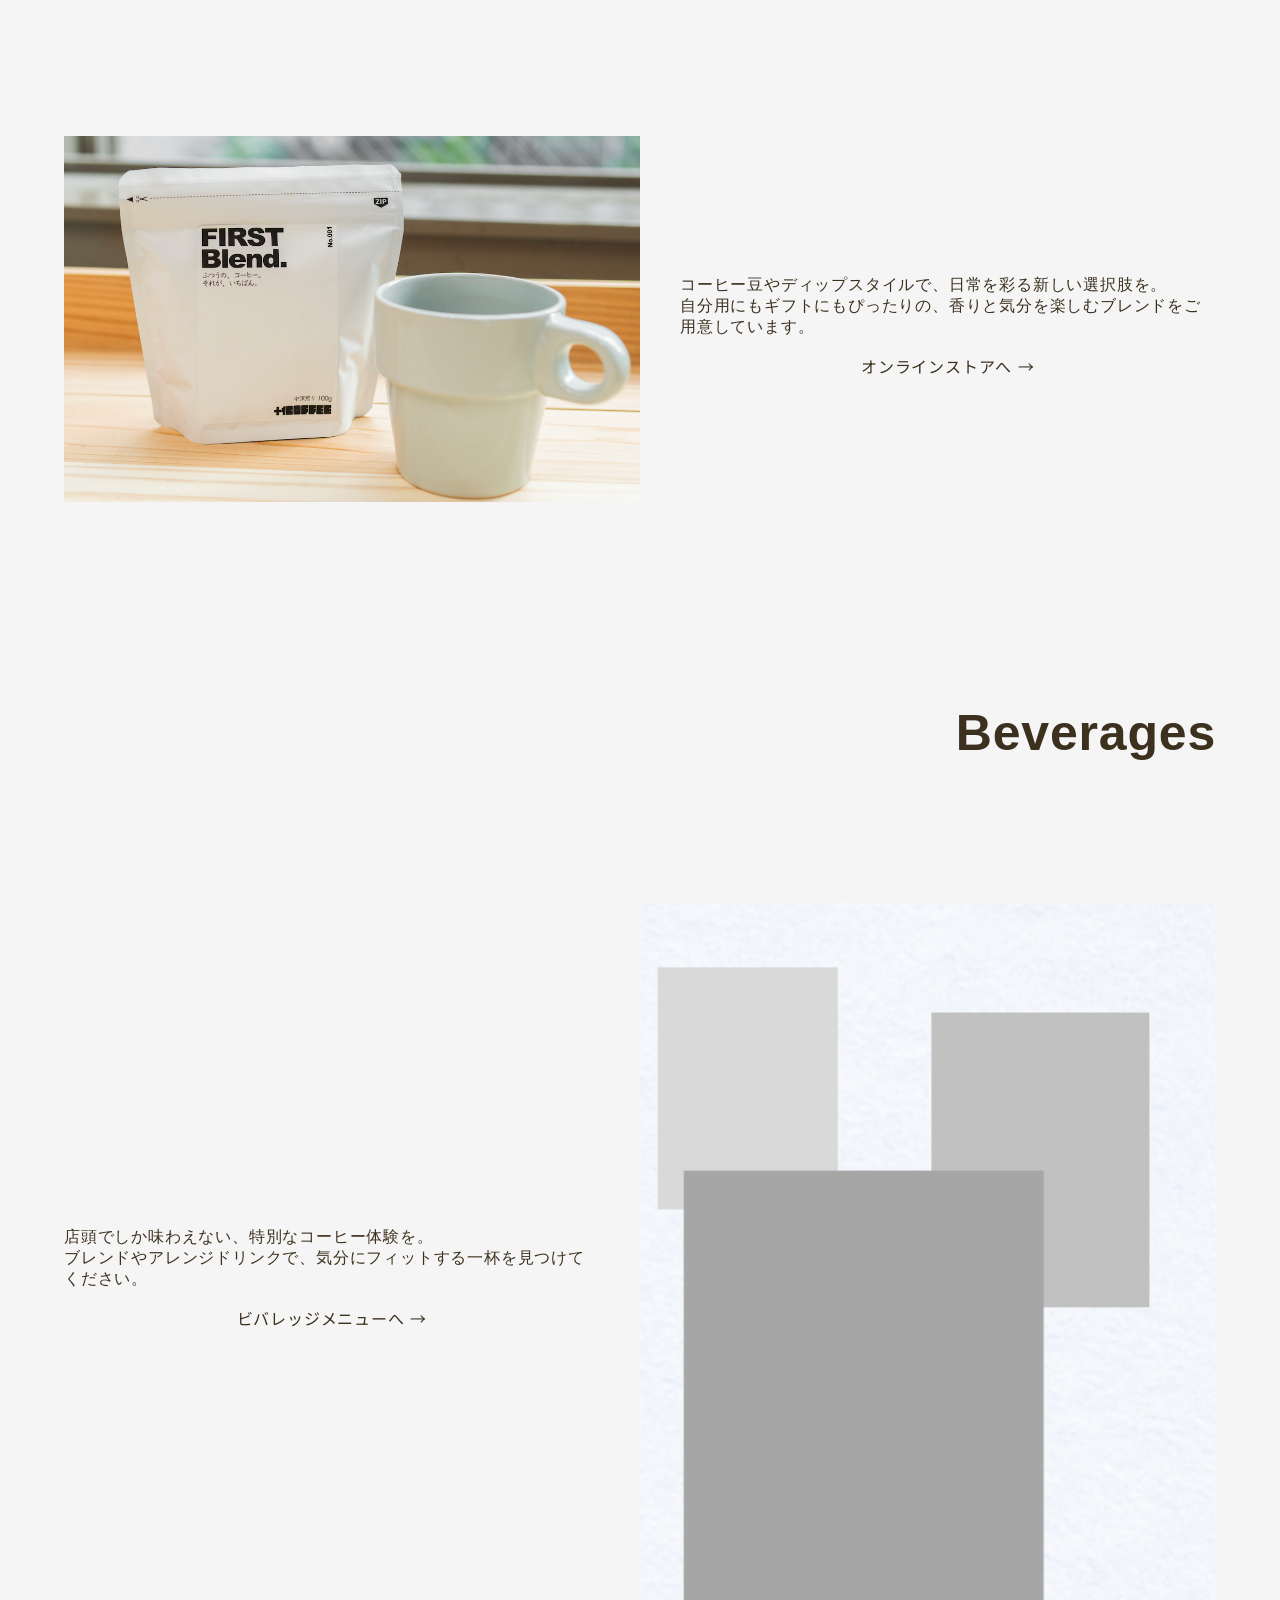
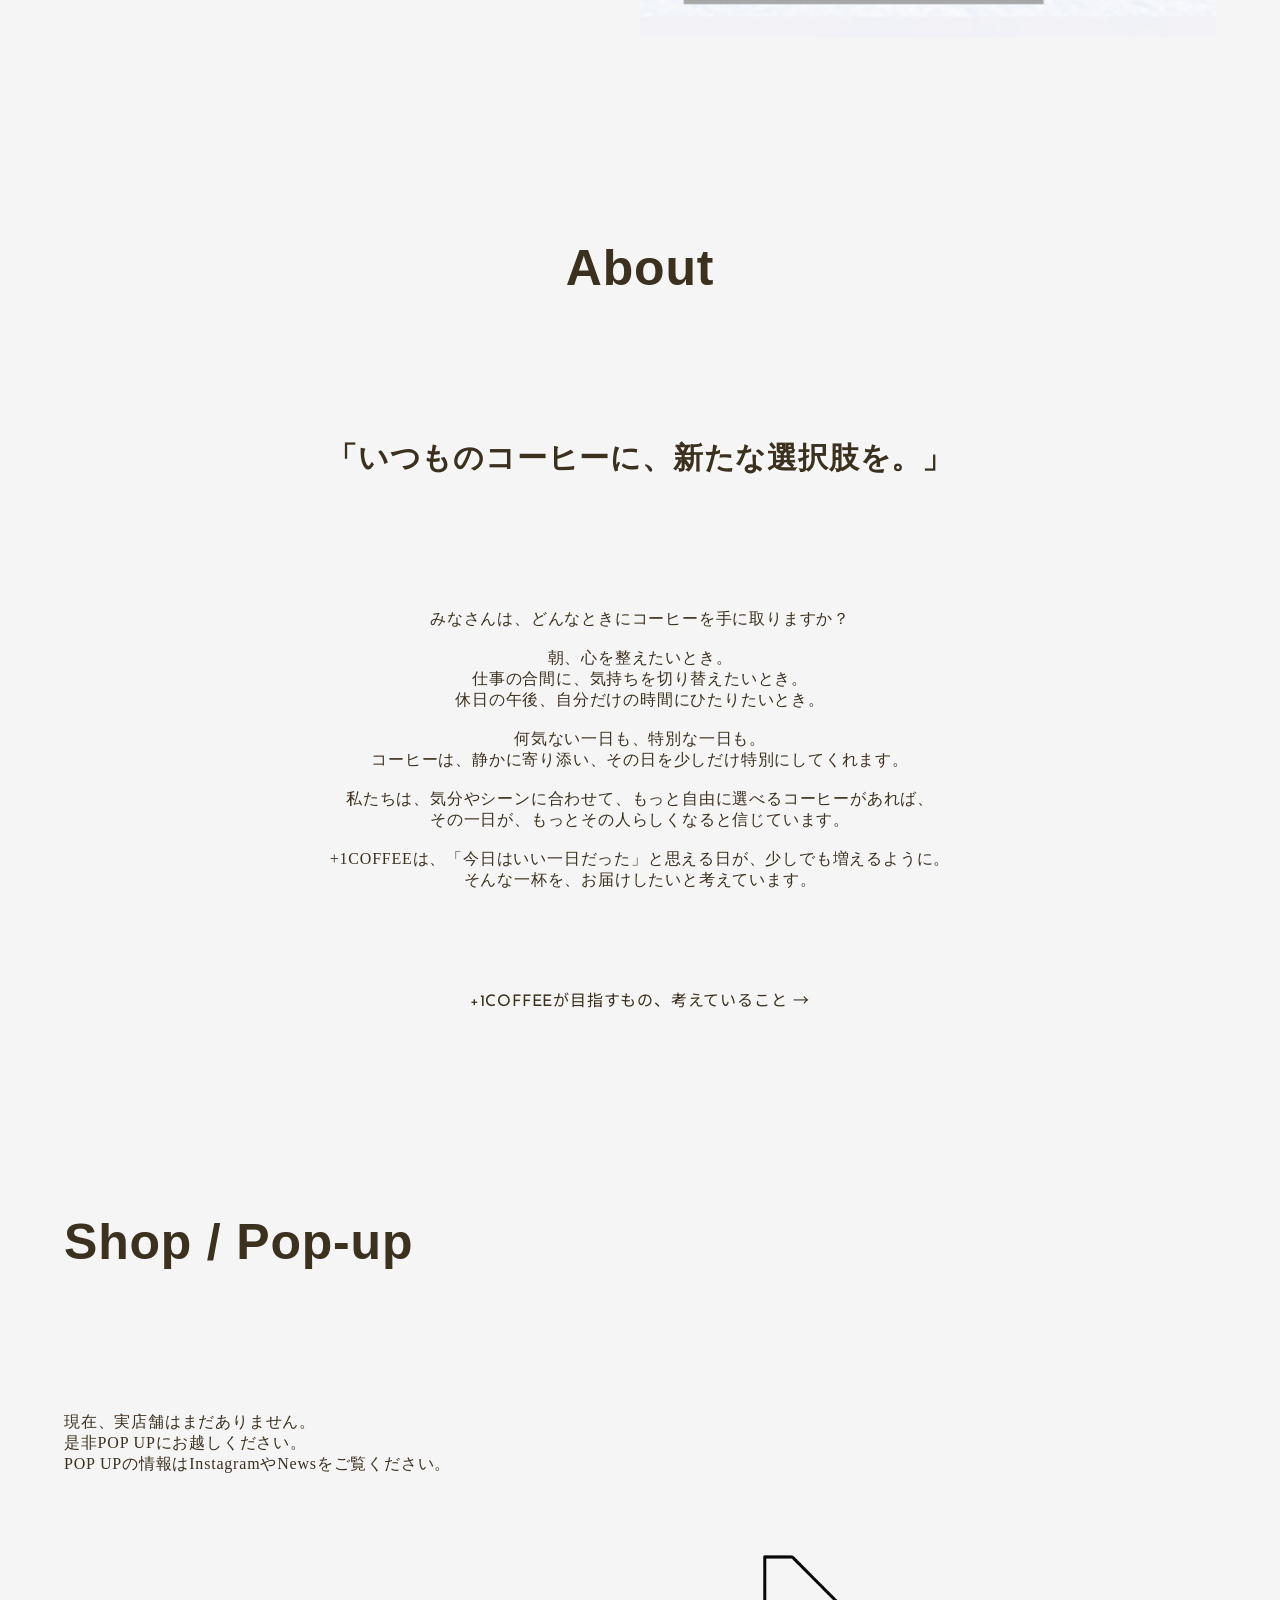
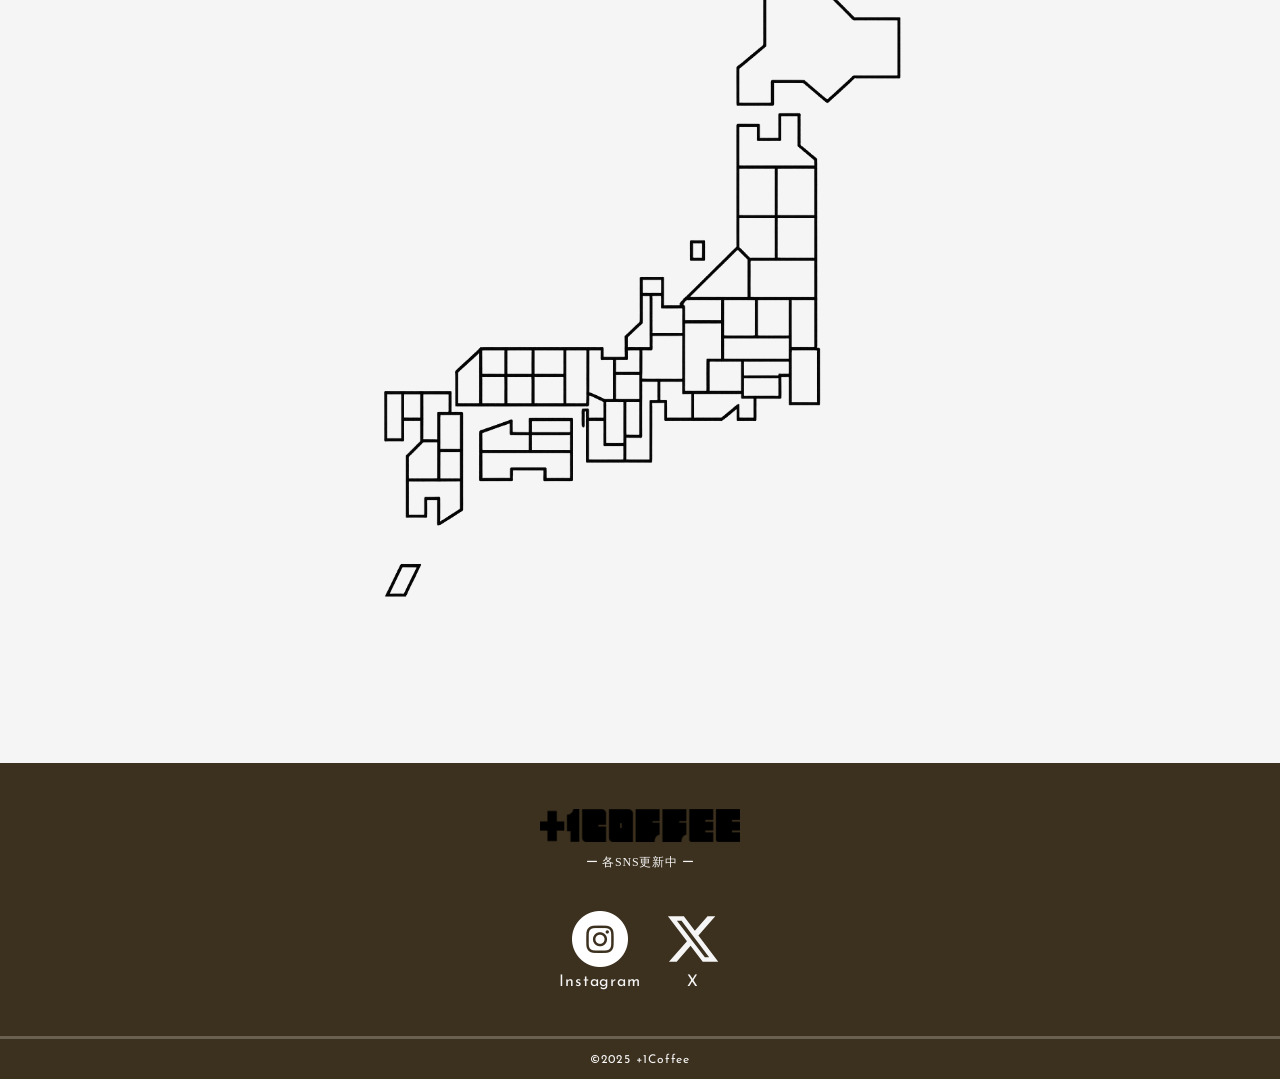
==== commit 78e98929: "フッターのTwitterアイコンをXに変更" ====
--- a/index.html
+++ b/index.html
@@ -190,7 +190,9 @@
             </li>
             <li>
                 <a href="https://x.com/plus_one_coffee/" target="_blank" rel="noopener noreferrer" class="footer-nav-item">
-                    <img src="./img/icon-twitter.png" alt="Xアイコン" class="sns-img">
+                    <svg class="sns-img" viewBox="0 0 24 24" width="56" height="56" role="img" aria-label="Xアイコン">
+                        <path fill="currentColor" d="M18.244 2.25h3.308l-7.227 8.26 8.502 11.24h-6.657l-5.214-6.817L4.99 21.75H1.68l7.73-8.835L1.254 2.25H8.08l4.713 6.231 5.451-6.231Zm-1.161 17.52h1.833L7.084 4.126H5.117L17.083 19.77Z"/>
+                    </svg>
                     <span class="footer-nav-link-text">X</span>
                 </a>
             </li>
--- a/css/main_style.css
+++ b/css/main_style.css
@@ -364,7 +364,7 @@
    Footer
 ===================== */
 .footer {
-    background-color: #4A6A78;
+    background-color: #3c301e;
     text-align: center;
     padding-top: 46px;
     color: #f5f5f5; /* 黒から白に変更で可読性向上 */
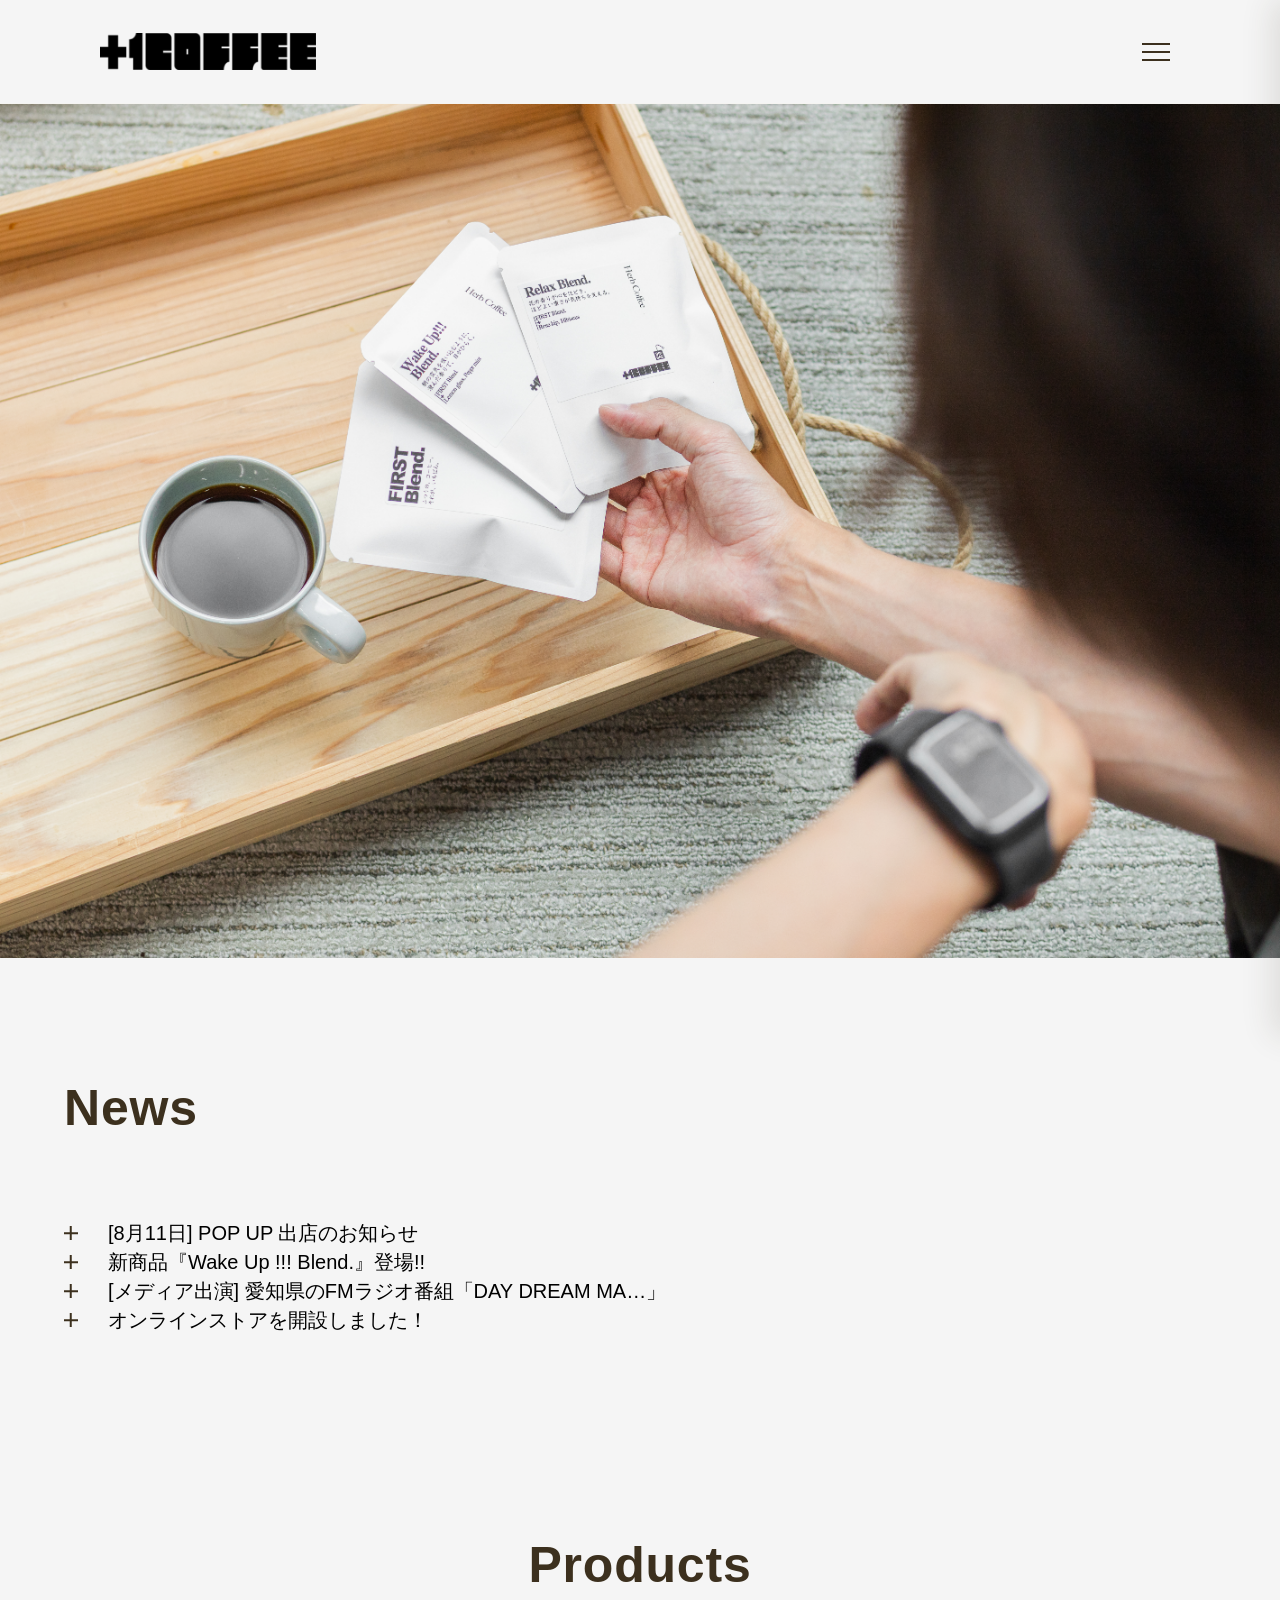
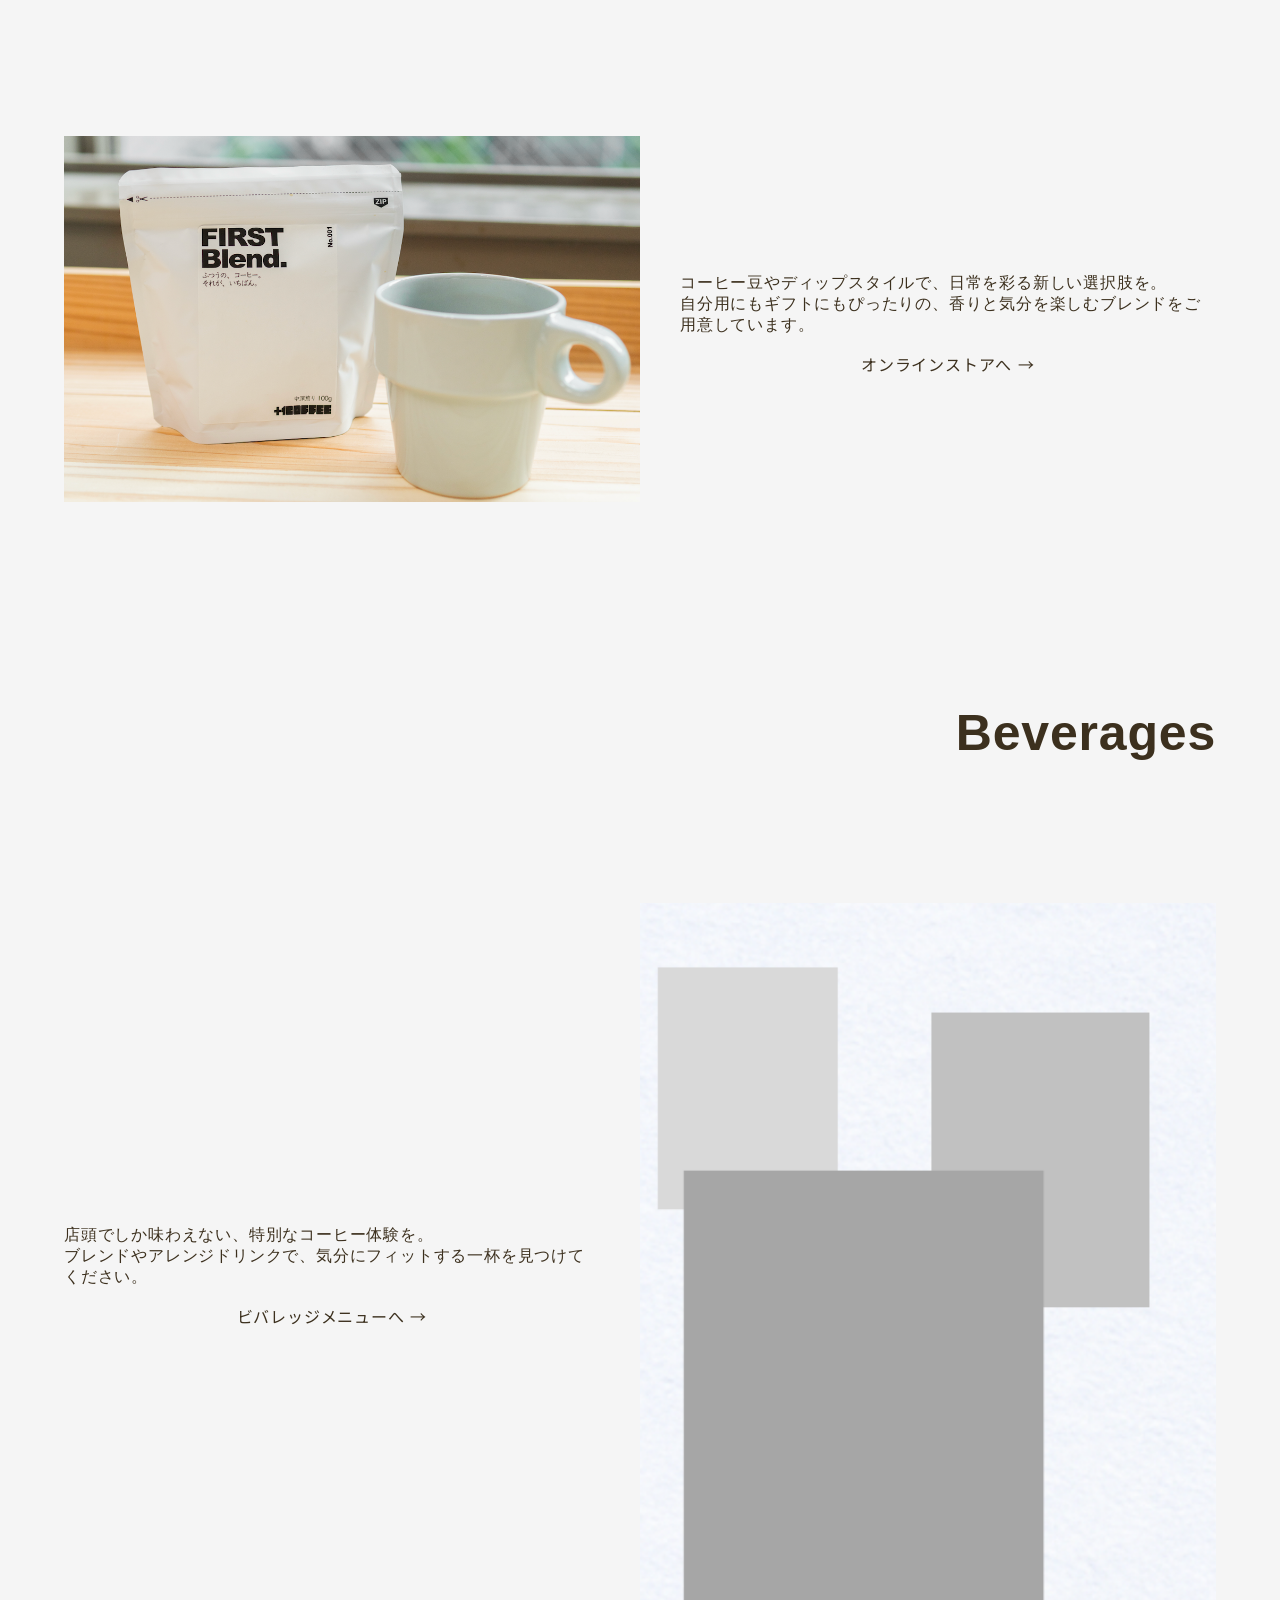
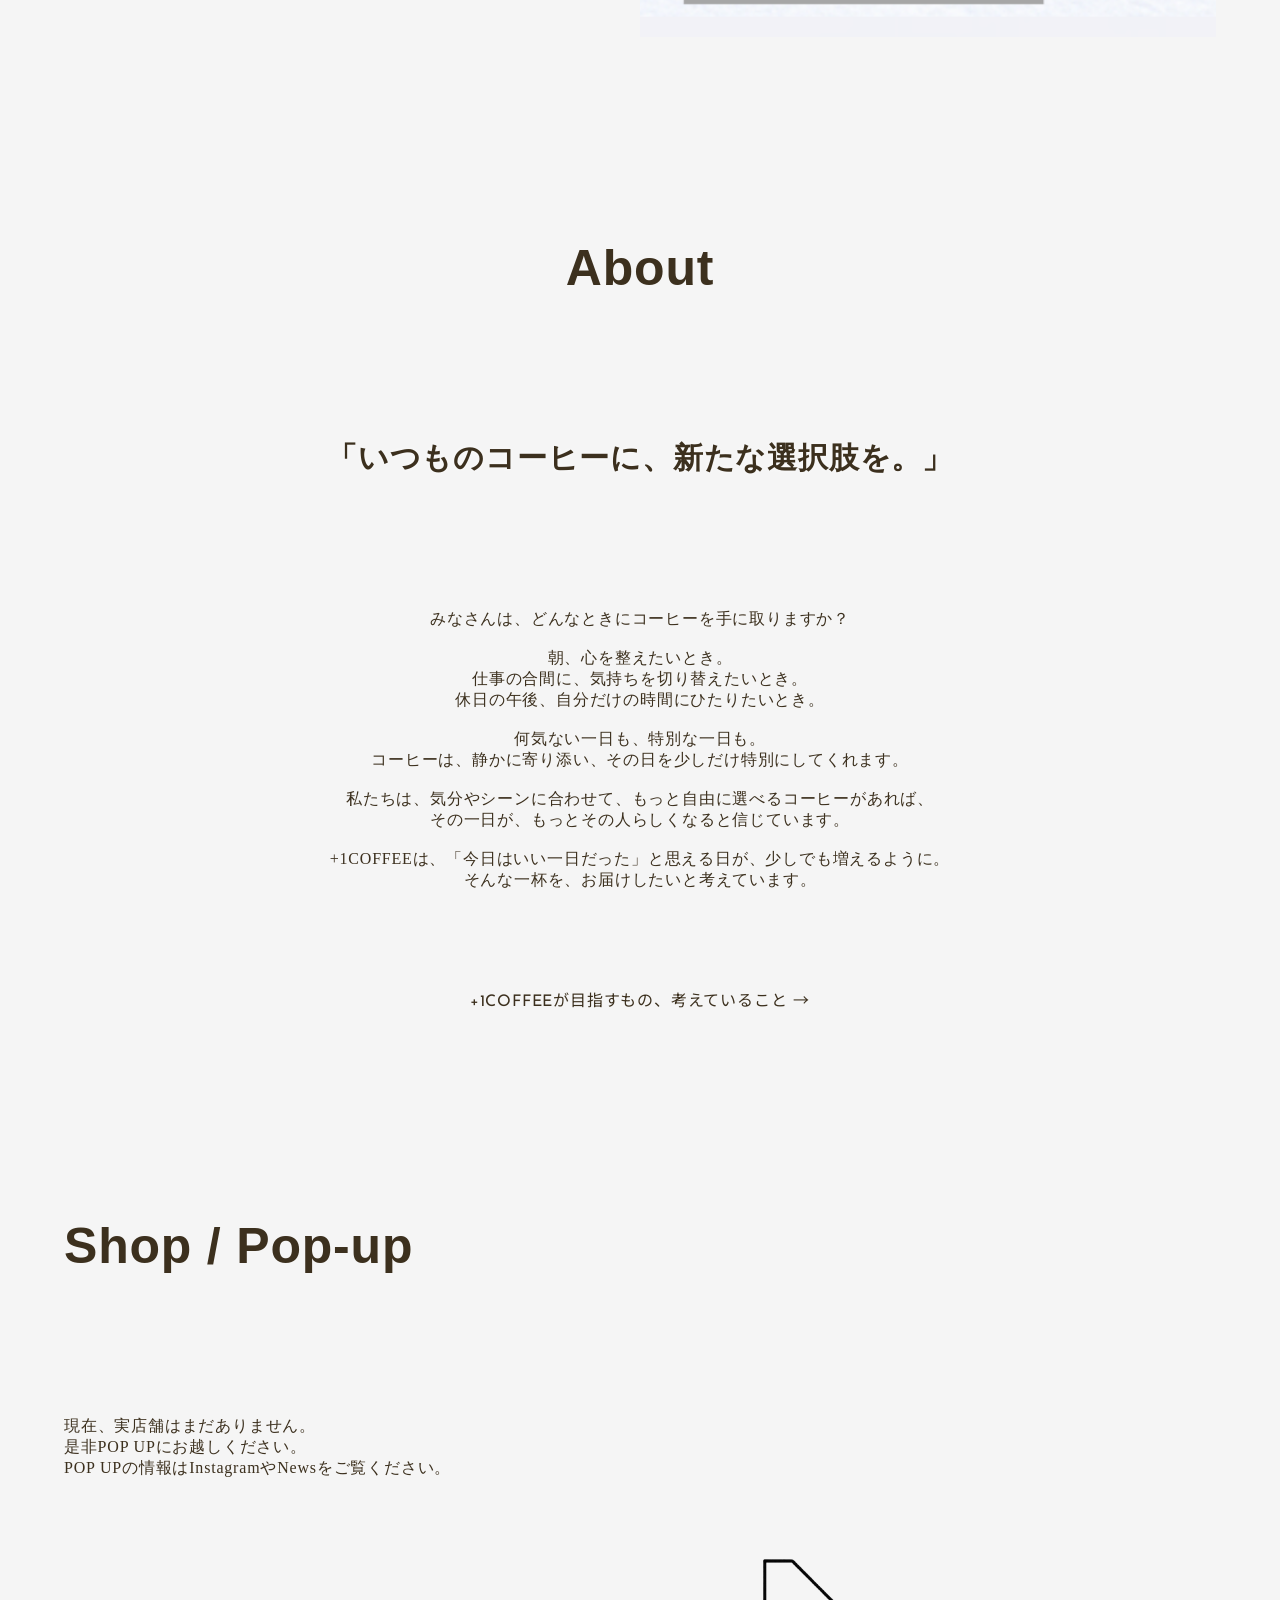
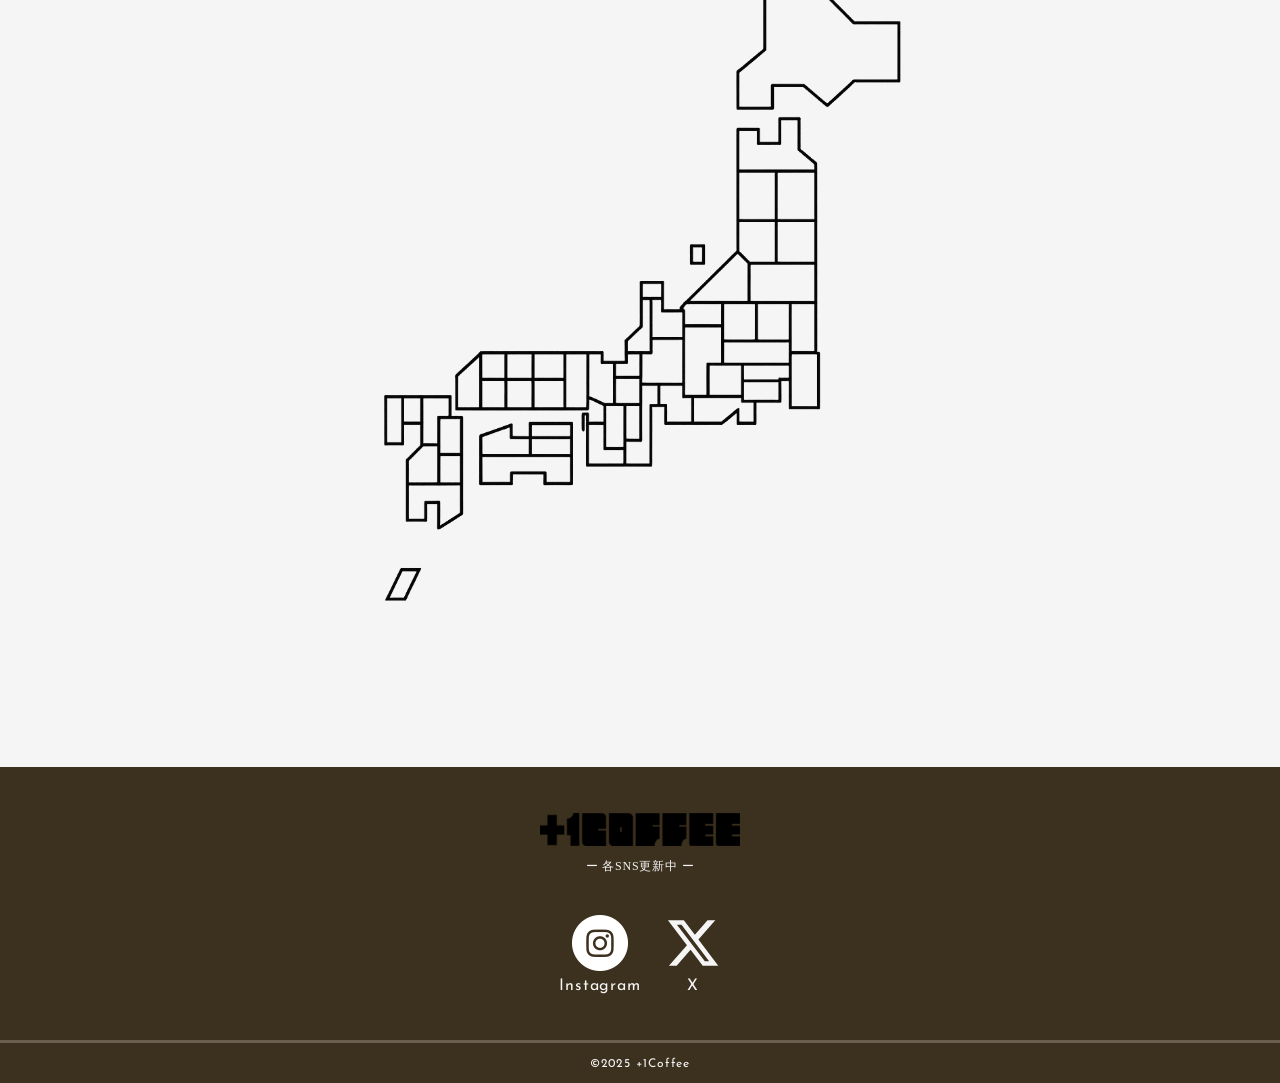
==== commit 137ee81a: "Xアイコンを白背景のデザインに統一" ====
--- a/index.html
+++ b/index.html
@@ -190,7 +190,7 @@
             </li>
             <li>
                 <a href="https://x.com/plus_one_coffee/" target="_blank" rel="noopener noreferrer" class="footer-nav-item">
-                    <svg class="sns-img" viewBox="0 0 24 24" width="56" height="56" role="img" aria-label="Xアイコン">
+                    <svg class="sns-img sns-x-icon" viewBox="0 0 24 24" width="56" height="56" role="img" aria-label="Xアイコン">
                         <path fill="currentColor" d="M18.244 2.25h3.308l-7.227 8.26 8.502 11.24h-6.657l-5.214-6.817L4.99 21.75H1.68l7.73-8.835L1.254 2.25H8.08l4.713 6.231 5.451-6.231Zm-1.161 17.52h1.833L7.084 4.126H5.117L17.083 19.77Z"/>
                     </svg>
                     <span class="footer-nav-link-text">X</span>
--- a/css/main_style.css
+++ b/css/main_style.css
@@ -48,15 +48,36 @@
 .products-link,
 .beverages-link,
 .about-link {
+    position: relative;
     display: block;
-    text-align: center;
-    margin: 0 auto;
-}
-
-.products-link:hover,
-.beverages-link:hover,
-.about-link:hover {
-    transform: scale(1.05);
+    width: fit-content;
+    padding-bottom: 4px;
+    text-align: center;
+    margin: 0 auto;
+}
+
+.products-link::after,
+.beverages-link::after,
+.about-link::after {
+    content: "";
+    position: absolute;
+    right: 0;
+    bottom: 0;
+    left: 0;
+    height: 1px;
+    background-color: currentColor;
+    transform: scaleX(0);
+    transform-origin: left;
+    transition: transform 0.3s ease;
+}
+
+.products-link:hover::after,
+.products-link:focus-visible::after,
+.beverages-link:hover::after,
+.beverages-link:focus-visible::after,
+.about-link:hover::after,
+.about-link:focus-visible::after {
+    transform: scaleX(1);
 }
 
 h1,h2 {
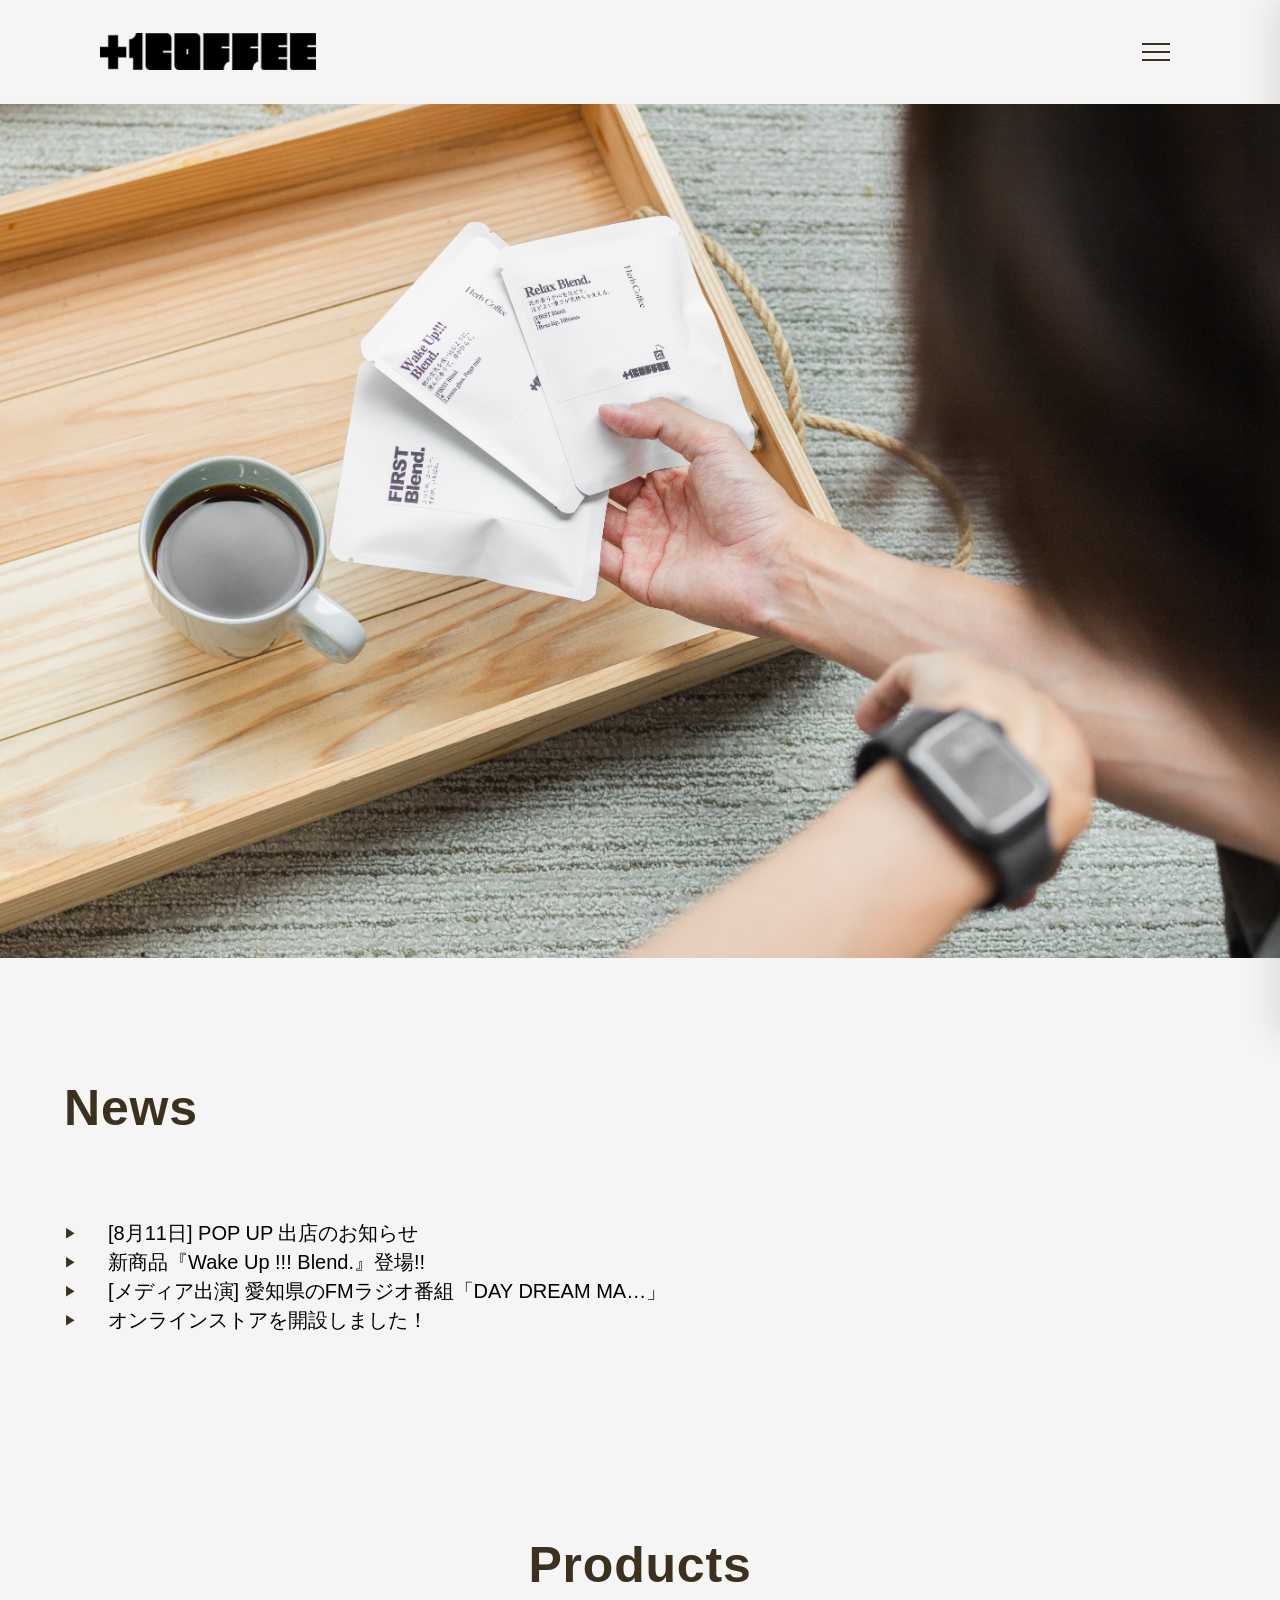
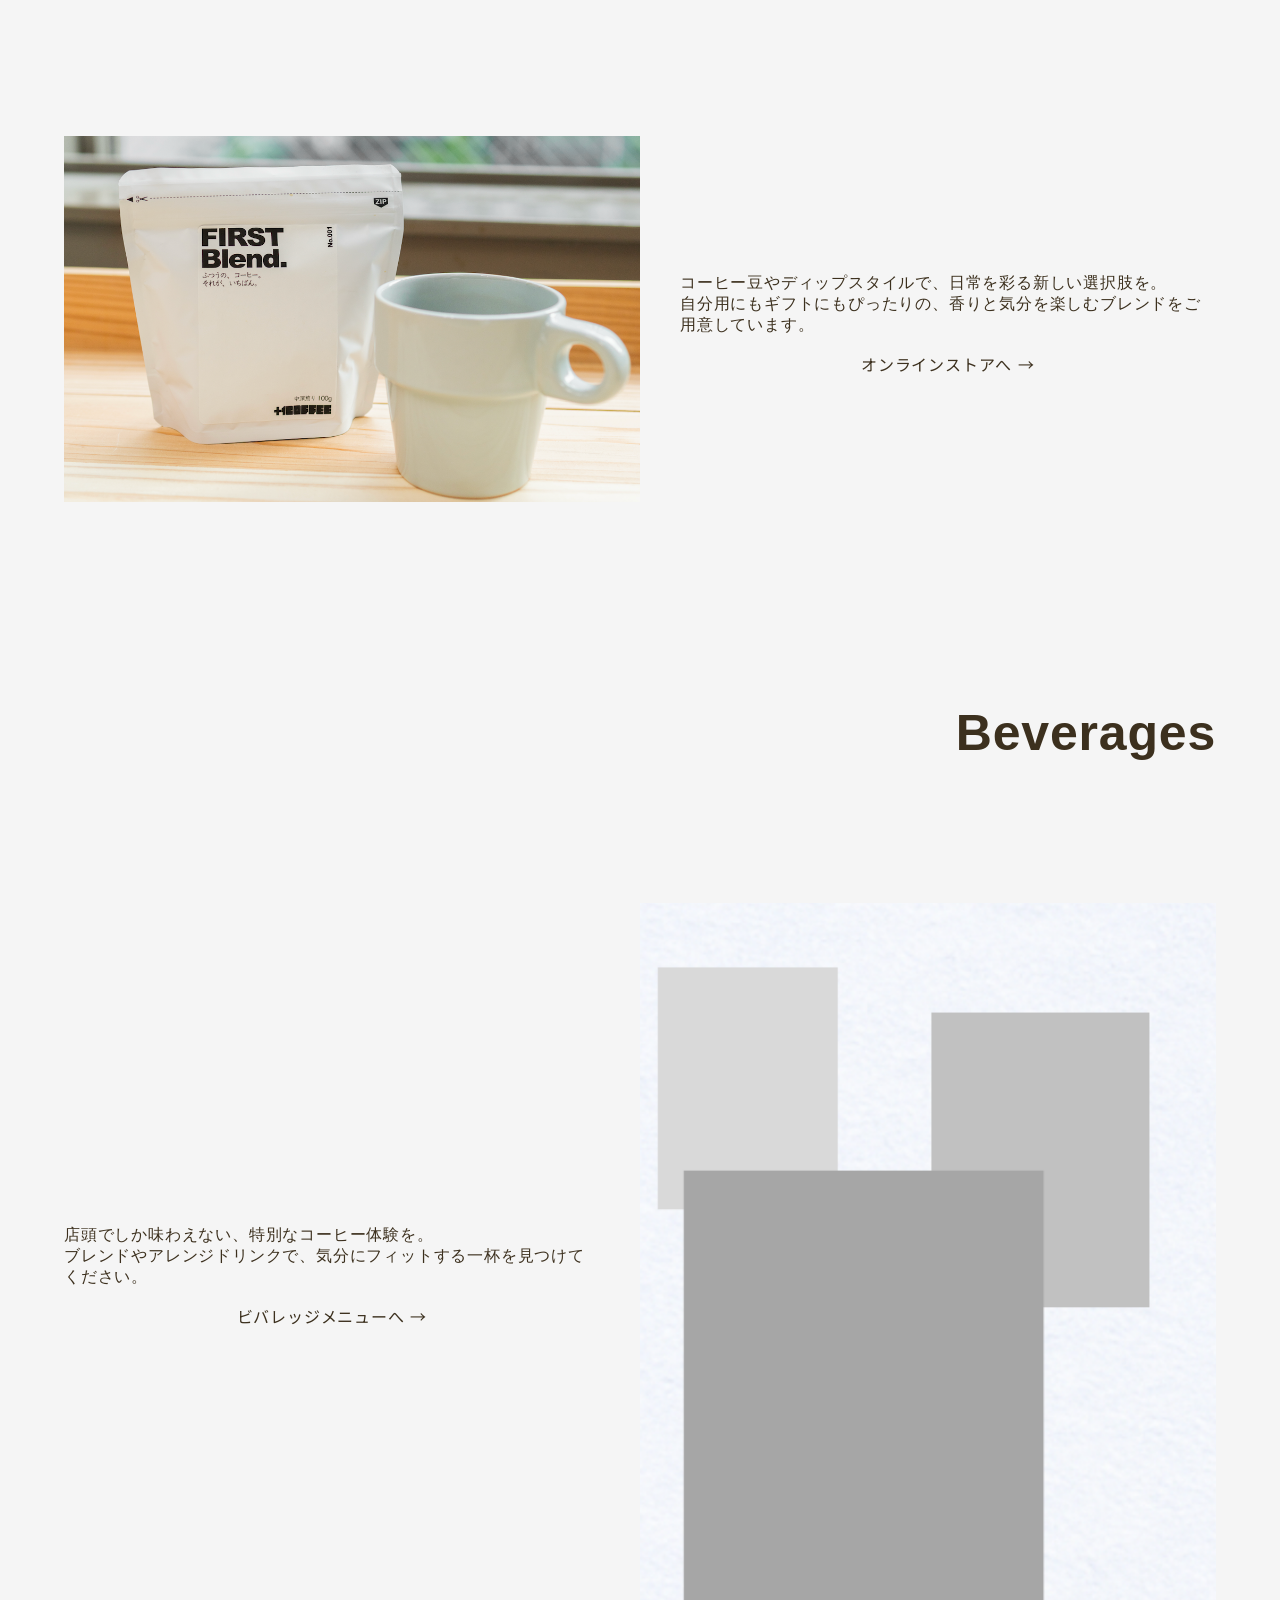
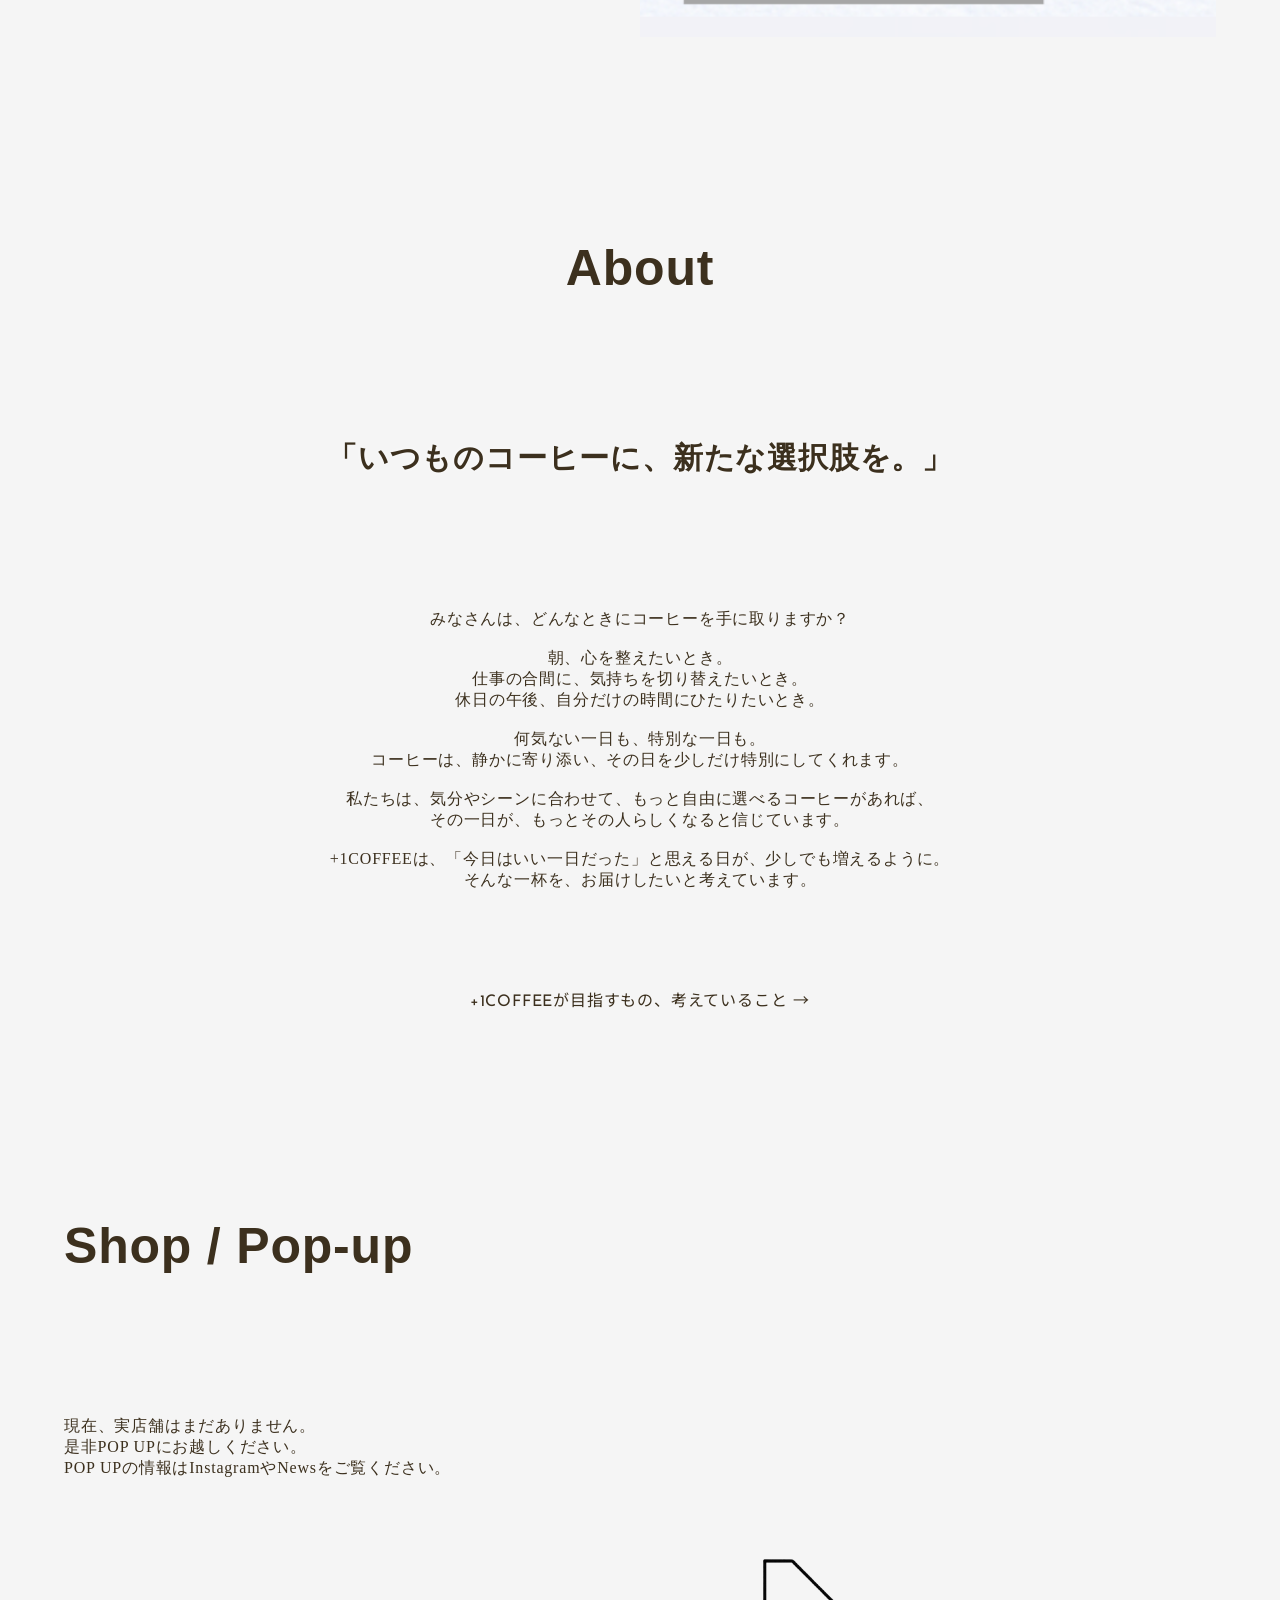
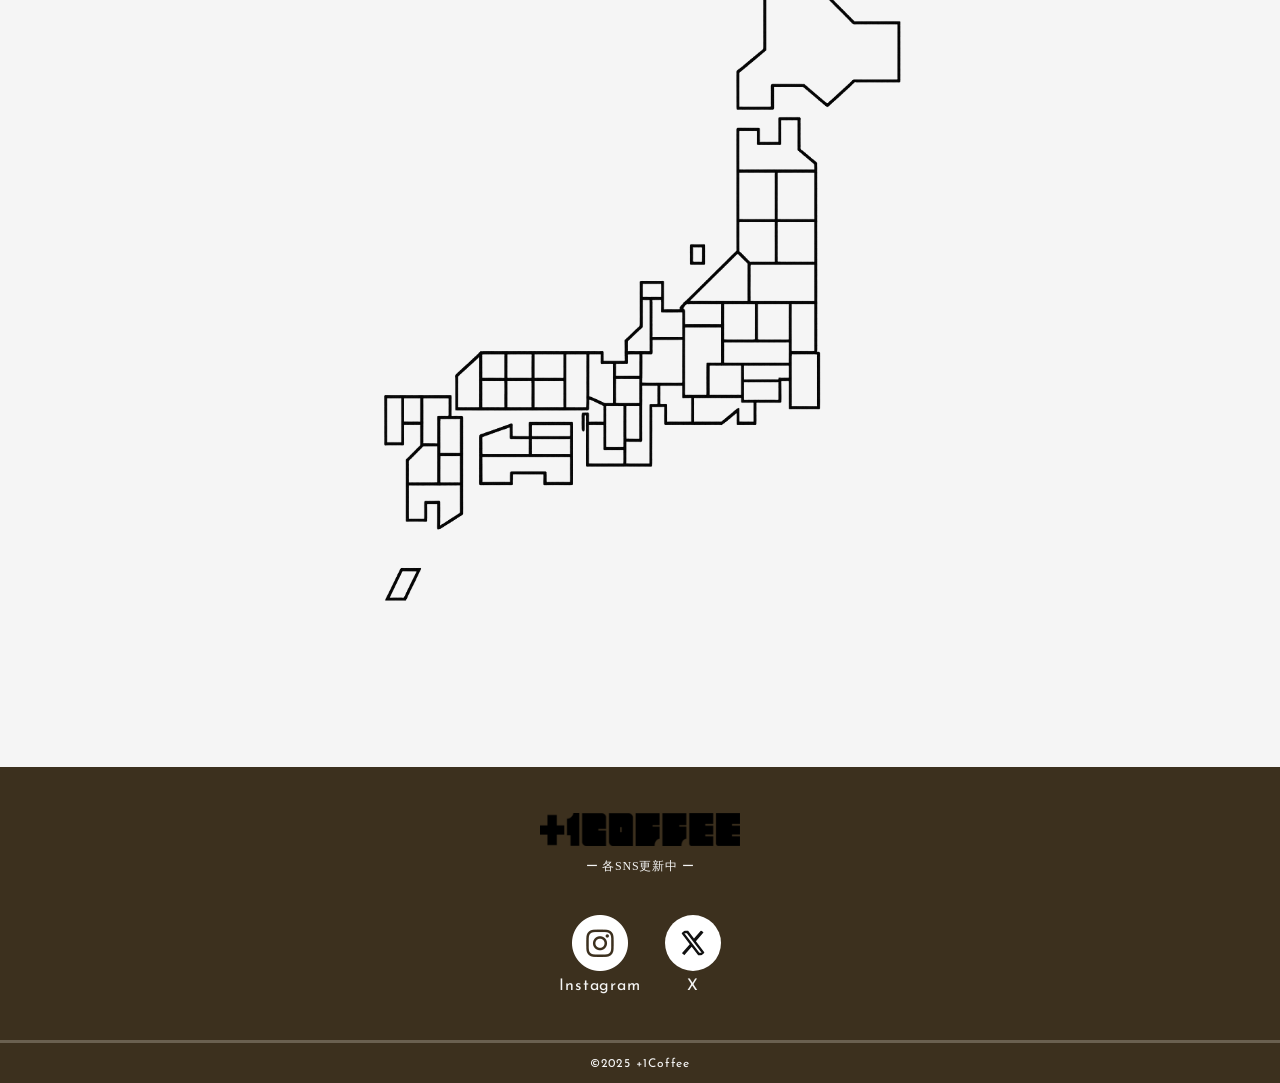
==== commit 9c2d4cda: "POP UPリンクとアコーディオン属性を改善" ====
--- a/index.html
+++ b/index.html
@@ -67,36 +67,36 @@
         <div class="inner">
             <h2 class="title news-title">News</h2>
             <div class="accordion">
-                <button type="button" class="accordion__title js-accordion">
+                <button type="button" class="accordion__title js-accordion" id="news-trigger-1" aria-expanded="false" aria-controls="news-content-1">
                     [8月11日] POP UP 出店のお知らせ
                 </button>
-                <p class="accordion__content">
+                <p class="accordion__content" id="news-content-1" aria-labelledby="news-trigger-1" hidden>
                     [8月11日] POP UP 出店のお知らせの詳細です
                 </p>
             </div>
 
             <div class="accordion">
-                <button type="button" class="accordion__title js-accordion">
+                <button type="button" class="accordion__title js-accordion" id="news-trigger-2" aria-expanded="false" aria-controls="news-content-2">
                     新商品『Wake Up !!! Blend.』登場!!
                 </button>
-                <p class="accordion__content">
+                <p class="accordion__content" id="news-content-2" aria-labelledby="news-trigger-2" hidden>
                     新商品の詳細です
                 </p>
             </div>
 
             <div class="accordion">
-                <button type="button" class="accordion__title js-accordion">
+                <button type="button" class="accordion__title js-accordion" id="news-trigger-3" aria-expanded="false" aria-controls="news-content-3">
                     [メディア出演] 愛知県のFMラジオ番組「DAY DREAM MA…」
                 </button>
-                <p class="accordion__content">
+                <p class="accordion__content" id="news-content-3" aria-labelledby="news-trigger-3" hidden>
                     詳細です
                 </p>
             </div>
             <div class="accordion">
-                <button type="button" class="accordion__title js-accordion">
+                <button type="button" class="accordion__title js-accordion" id="news-trigger-4" aria-expanded="false" aria-controls="news-content-4">
                     オンラインストアを開設しました！
                 </button>
-                <p class="accordion__content">
+                <p class="accordion__content" id="news-content-4" aria-labelledby="news-trigger-4" hidden>
                     オンラインサイトを開設しました！詳細はこちら
                 </p>
             </div>
@@ -168,7 +168,7 @@
             <p>
                 現在、実店舗はまだありません。<br>
                 是非POP UPにお越しください。<br>
-                POP UPの情報はInstagramやNewsをご覧ください。
+                POP UPの情報は<a href="https://www.instagram.com/plus_one_stand/?__pwa=1" target="_blank" rel="noopener noreferrer" class="shop-info-link">Instagram</a>や<a href="#news" class="shop-info-link">News</a>をご覧ください。
             </p>
             <div class="shop-map">
                 <img src="./img/map.png" alt="POP-UP開催地の地図">
--- a/css/main_style.css
+++ b/css/main_style.css
@@ -256,37 +256,30 @@
 }
 
 /* 共通線 */
-.accordion__title::before,
-.accordion__title::after {
-    content: "";
+.accordion__title::before {
+    content: "▶";
     position: absolute;
     left: 0;
     top: 50%;
-    width: 14px;
-    height: 1.5px;
-    background-color: #3c301e;
-    transition: opacity 0.3s, transform 0.3s;
-}
-
-/* 横線 */
-.accordion__title::before {
+    color: #3c301e;
+    font-size: 13px;
+    line-height: 1;
     transform: translateY(-50%);
-}
-
-/* 縦線（＋用） */
+    transition: color 0.3s, transform 0.3s;
+}
+
 .accordion__title::after {
+    content: none;
+}
+
+/* 開いたら下向きにする */
+.accordion__title.is-open::before {
     transform: translateY(-50%) rotate(90deg);
 }
 
-/* 開いたら − */
-.accordion__title.is-open::after {
-    opacity: 0;
-}
-
 /* hover */
-.accordion__title:hover::before,
-.accordion__title:hover::after {
-    background-color: #6b8e9e;
+.accordion__title:hover::before {
+    color: #6b8e9e;
 }
 
 .accordion__content {
@@ -422,8 +415,19 @@
 }
 .sns-img {
     width: 56px;
+    height: 56px;
     display: block;
-    padding-bottom: 7px;
+    margin-bottom: 7px;
+    padding: 0;
+    box-sizing: border-box;
+    object-fit: contain;
+}
+
+.sns-x-icon {
+    padding: 13px;
+    border-radius: 50%;
+    background-color: #ffffff;
+    color: #111111;
 }
 
 .footer-copy-wrapper {
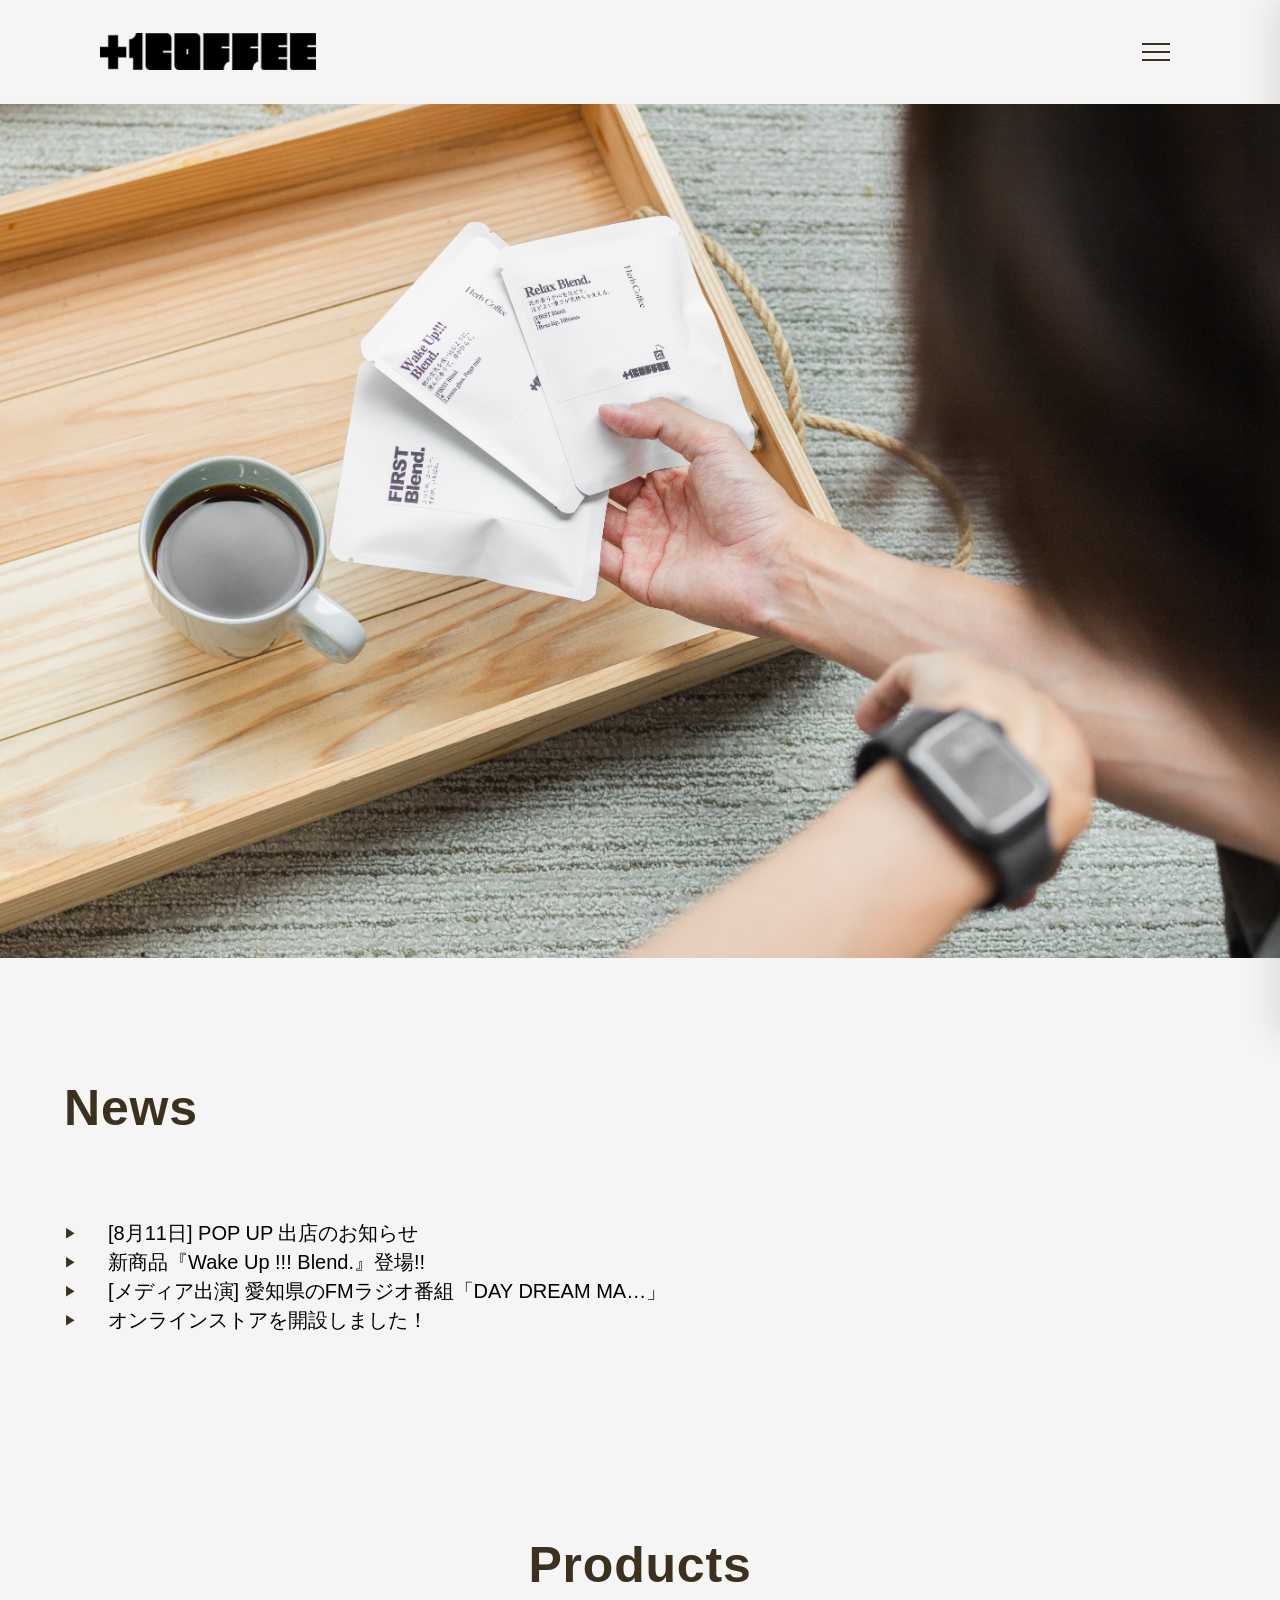
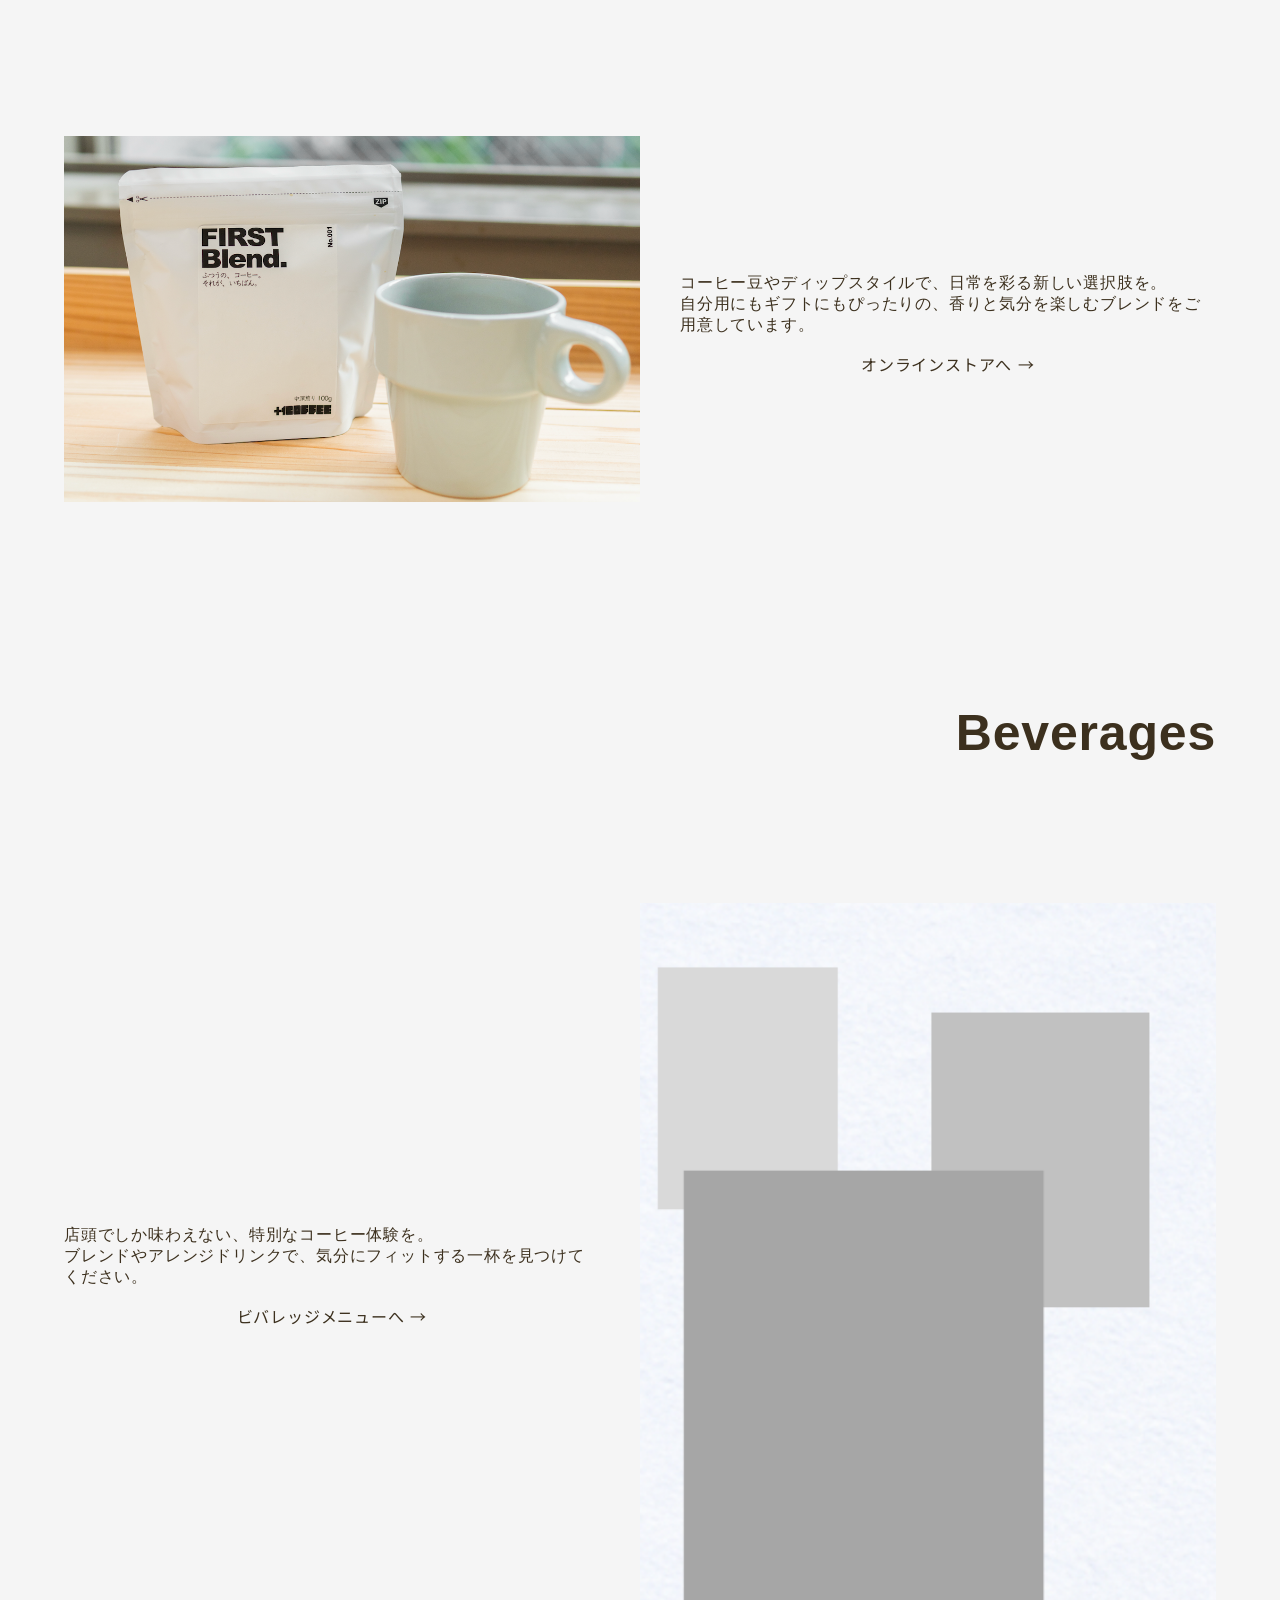
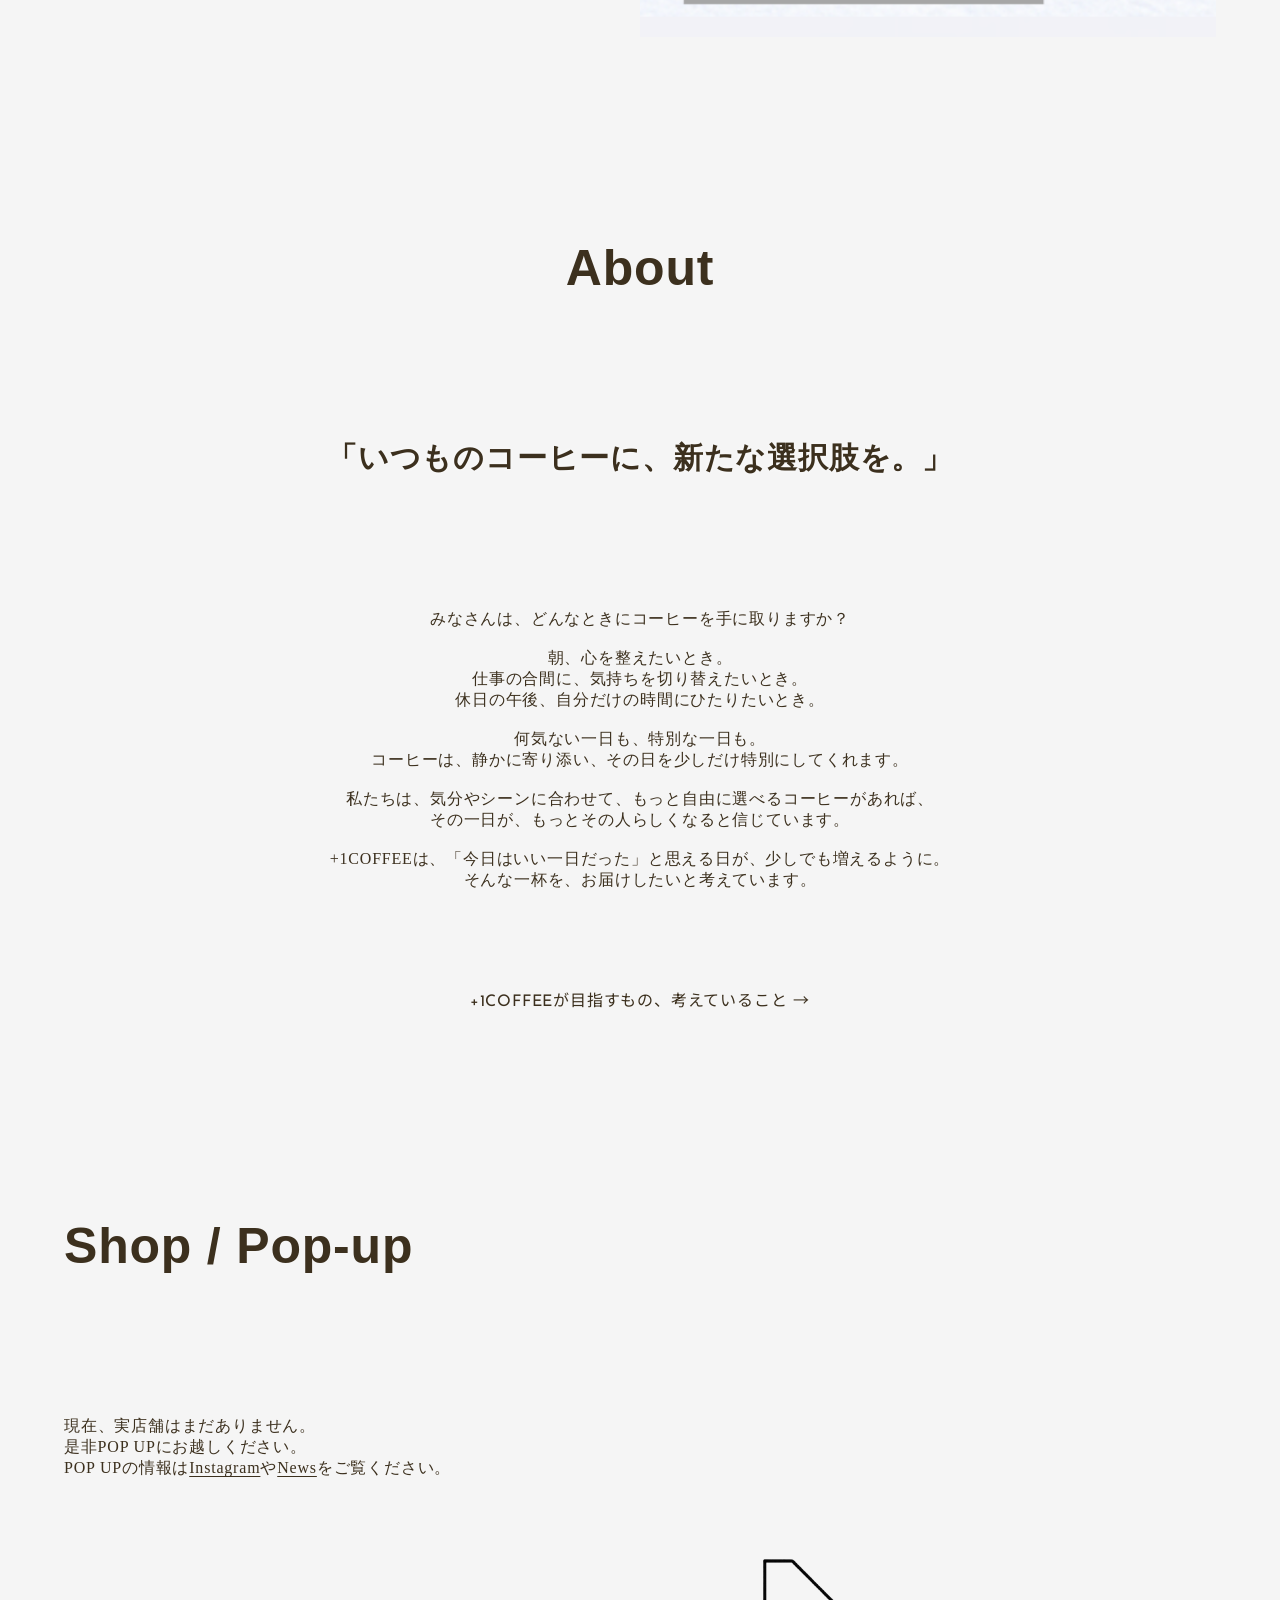
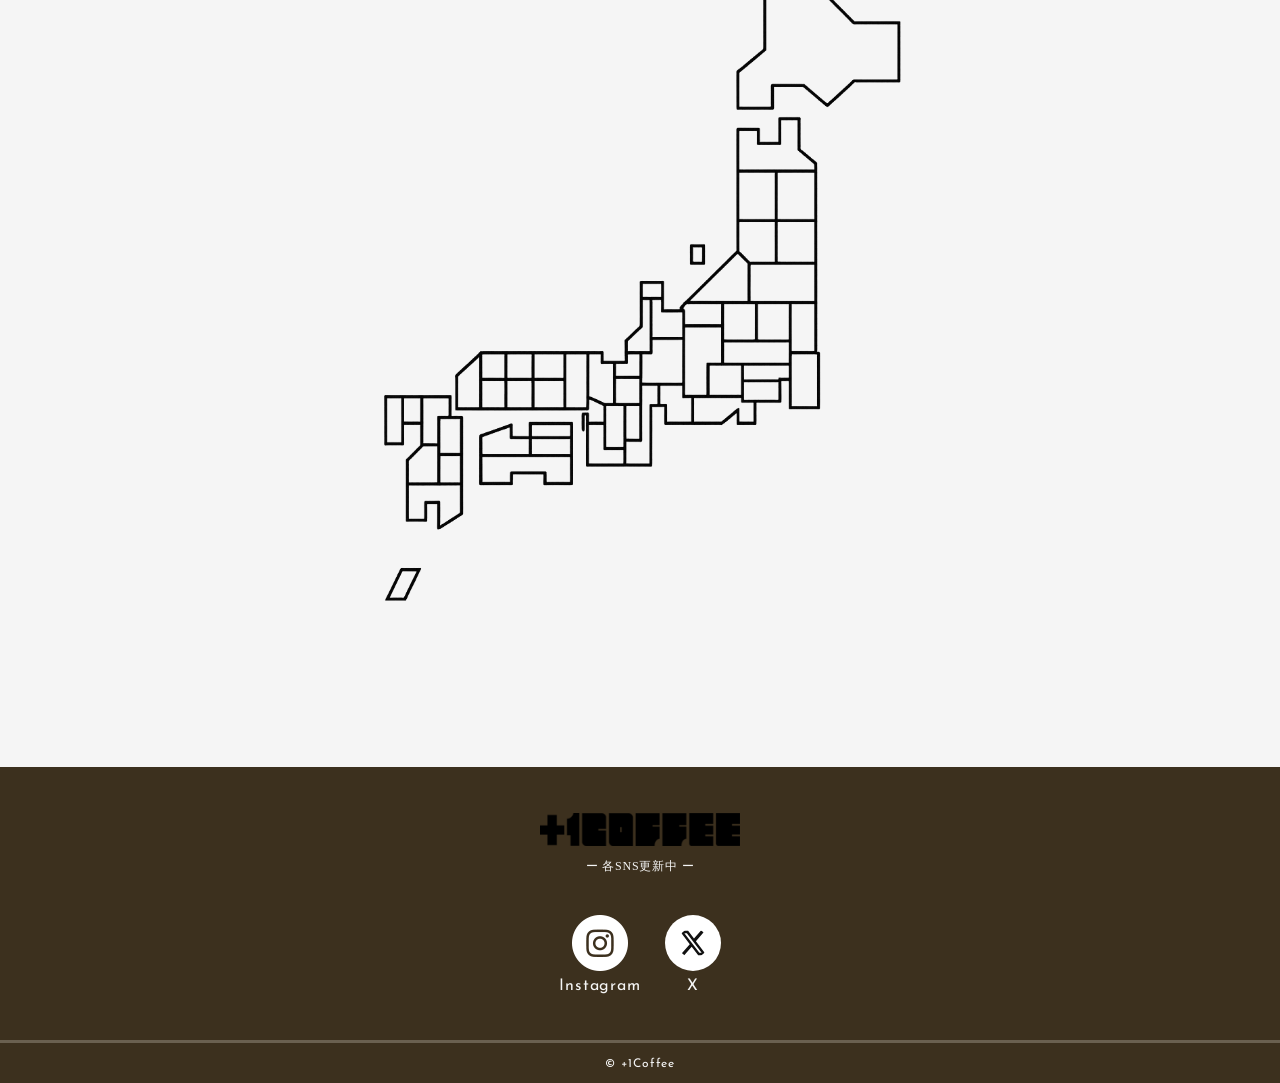
==== commit 18434e7d: "Copyrightを自動更新に変更" ====
--- a/index.html
+++ b/index.html
@@ -18,7 +18,7 @@
     <!-- CSS -->
     <link rel="stylesheet" href="./css/main_style.css">
 </head>
-<body>
+<body class="top-page">
     <header class="header">
         <div class="header-inner">
             <h1 class="header-logo">
@@ -198,7 +198,7 @@
             </li>
         </ul>
         <div class="footer-copy-wrapper">
-            <small class="footer-copylight">&copy;2025 +1Coffee</small>
+            <small class="footer-copylight">&copy;<span class="js-current-year"></span> +1Coffee</small>
         </div>
     </footer>
     <script src="./js/main.js"></script>
--- a/css/main_style.css
+++ b/css/main_style.css
@@ -283,7 +283,7 @@
 }
 
 .accordion__content {
-    display: none;
+    margin-top: 12px;
 }
 
 .news-item {
@@ -372,6 +372,15 @@
     padding: 50px 0;
     width: 60%;
     margin: 0 auto;
+}
+
+.shop-info-link {
+    text-decoration: underline;
+    text-underline-offset: 3px;
+}
+
+.shop-info-link:hover {
+    opacity: 0.65;
 }
 
 /* =====================
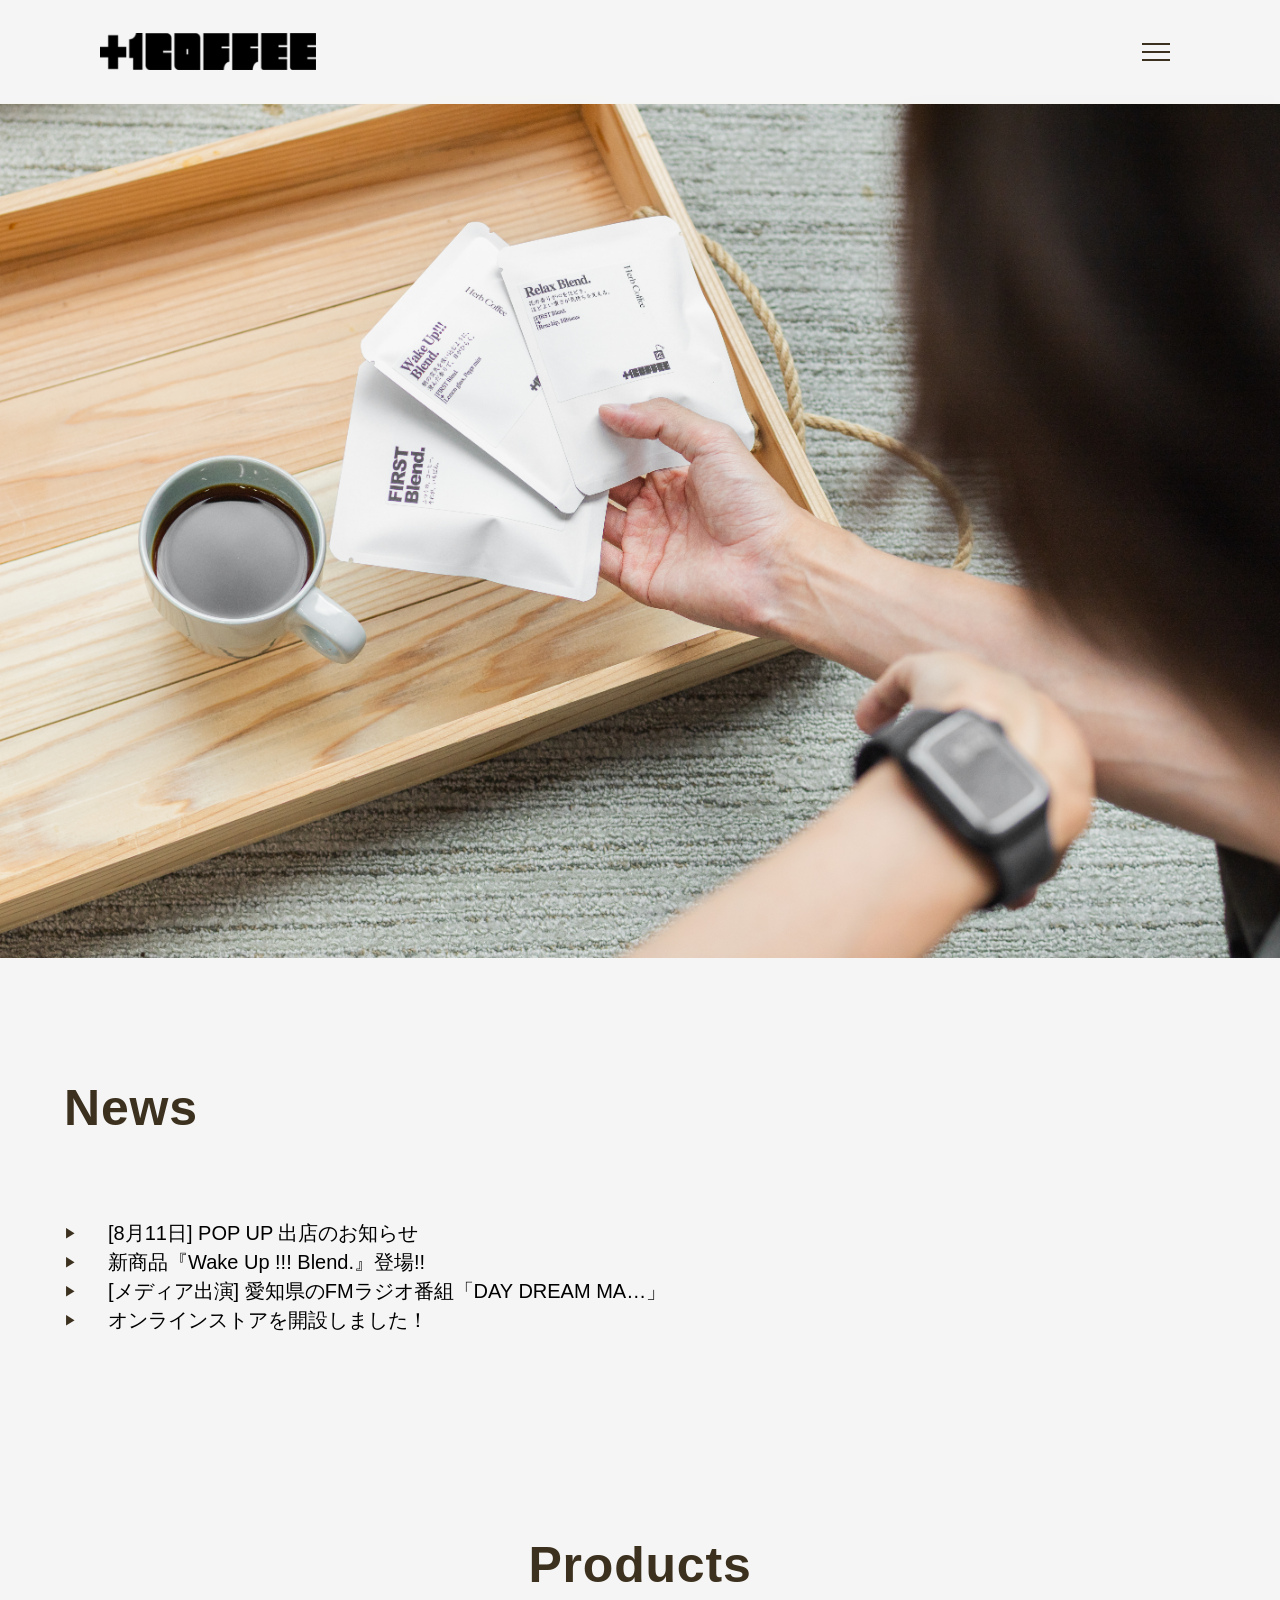
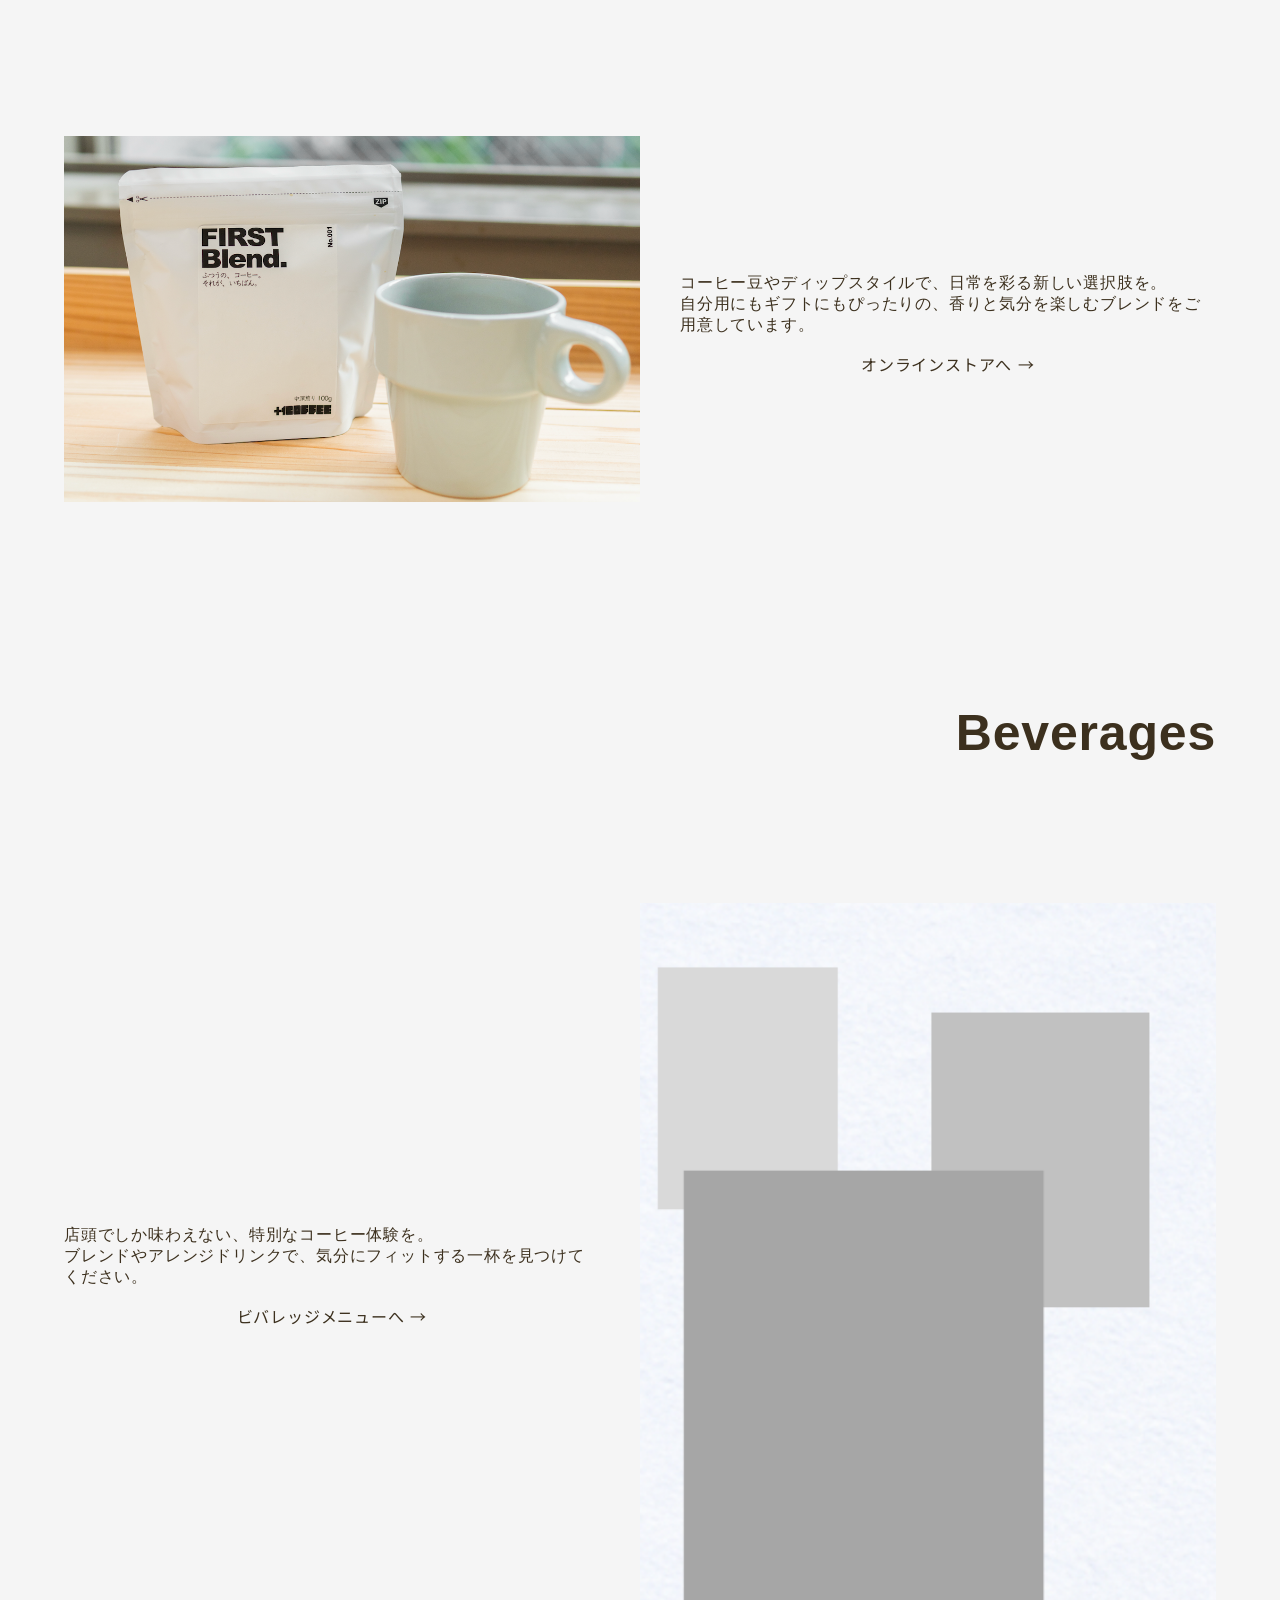
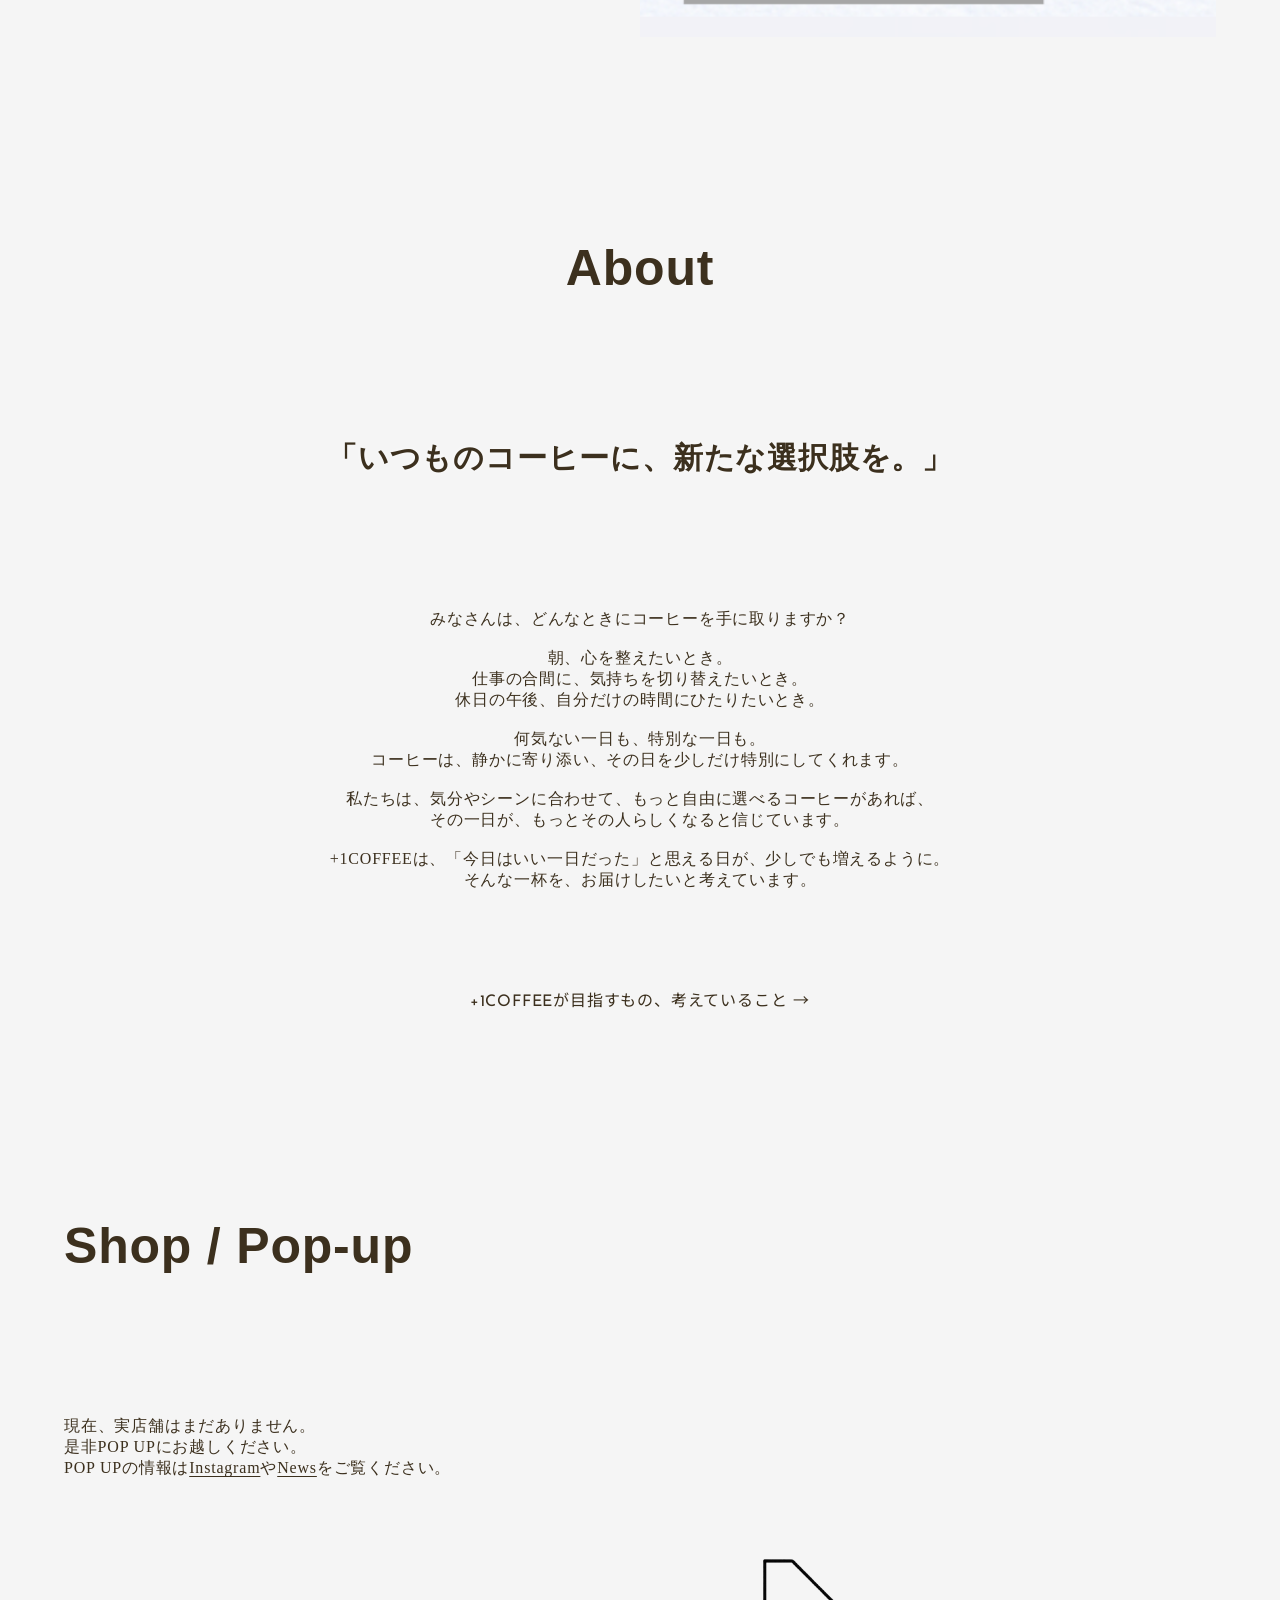
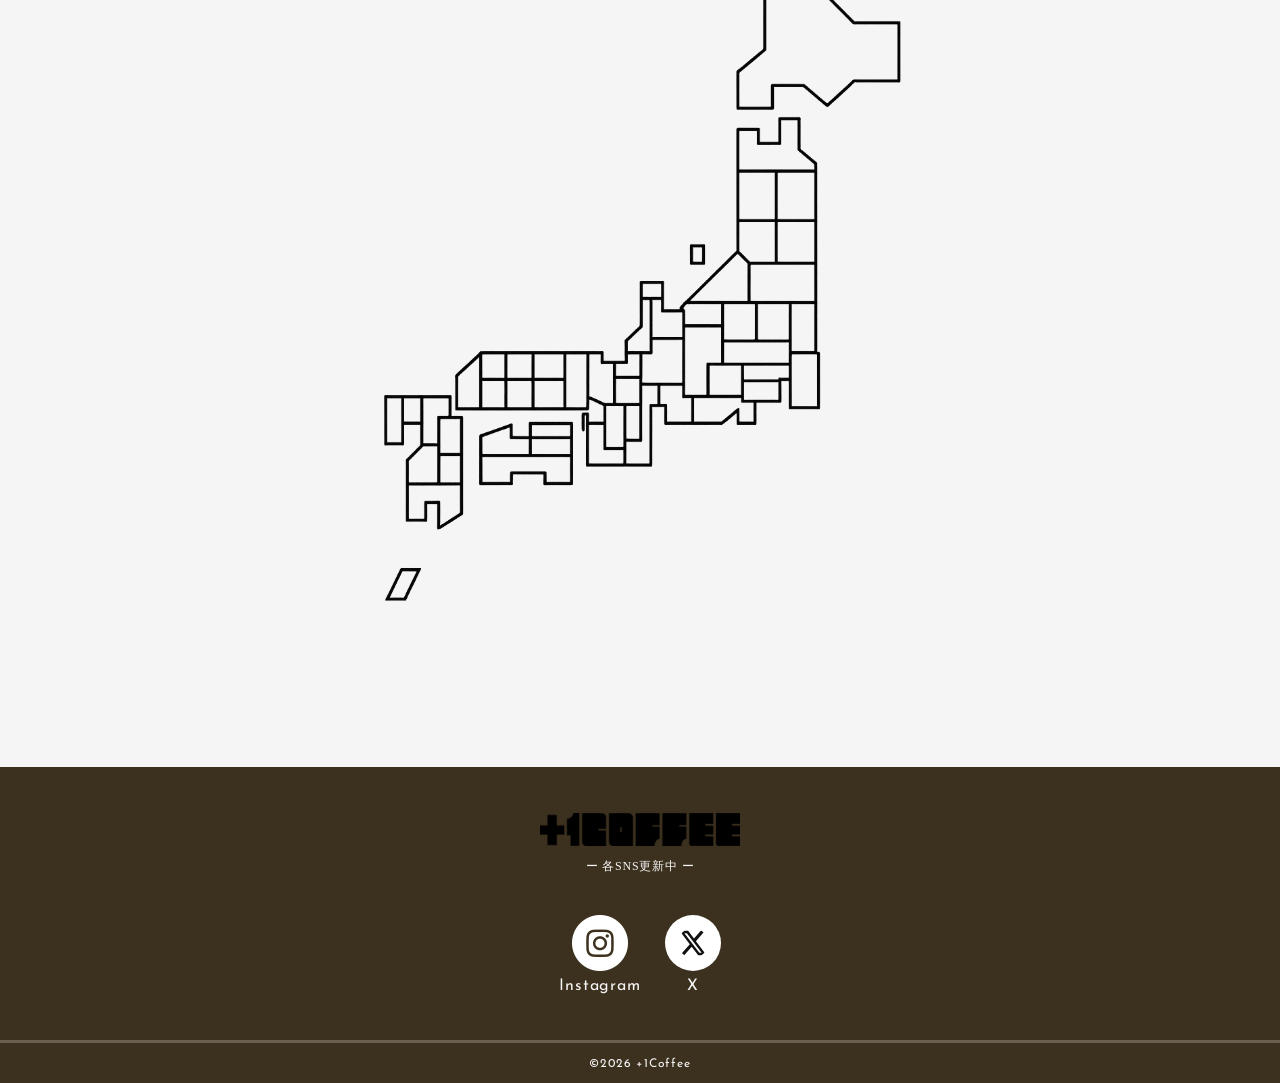
==== commit c6b69952: "Merge remote main" ====
--- a/index.html
+++ b/index.html
@@ -1,206 +1,328 @@
-<!DOCTYPE html>
+<!doctype html>
 <html lang="ja">
-<head>
-    <meta charset="UTF-8">
-    <meta name="viewport" content="width=device-width, initial-scale=1.0">
-    <link rel="icon" href="favicon.ico" type="image/x-icon">
-    <meta name="robots" content="noindex">
+  <head>
+    <meta charset="UTF-8" />
+    <meta name="viewport" content="width=device-width, initial-scale=1.0" />
+    <link rel="icon" href="favicon.ico" type="image/x-icon" />
+    <meta name="robots" content="noindex" />
     <title>+1Coffee - いつものコーヒーに、新しい選択肢を</title>
-    <meta name="description" content="+1Coffeeは、日常に特別なコーヒー体験を提供するブランドです。コーヒー豆、ディップ、店頭限定ドリンクなど、あなたの一日を豊かにする選択肢をお届けします。">
+    <meta
+      name="description"
+      content="+1Coffeeは、日常に特別なコーヒー体験を提供するブランドです。コーヒー豆、ディップ、店頭限定ドリンクなど、あなたの一日を豊かにする選択肢をお届けします。"
+    />
 
     <!-- Google Fonts -->
-    <link rel="preconnect" href="https://fonts.googleapis.com">
-    <link rel="preconnect" href="https://fonts.gstatic.com" crossorigin>
+    <link rel="preconnect" href="https://fonts.googleapis.com" />
+    <link rel="preconnect" href="https://fonts.gstatic.com" crossorigin />
     <link
       href="https://fonts.googleapis.com/css2?family=Josefin+Sans:wght@300;400;700&family=Noto+Sans+JP:wght@300;400;700&display=swap"
       rel="stylesheet"
-    >
+    />
     <!-- CSS -->
-    <link rel="stylesheet" href="./css/main_style.css">
-</head>
-<body class="top-page">
+    <link rel="stylesheet" href="./css/main_style.css" />
+  </head>
+  <body class="top-page">
     <header class="header">
-        <div class="header-inner">
-            <h1 class="header-logo">
-                <a href="./index.html#top">
-                    <img src="./img/logo.png" alt="+1Coffee ロゴ">
-                </a>
-            </h1>
-            <button type="button" class="menu-toggle" aria-expanded="false" aria-controls="menu-drawer" aria-label="メニューを開く">
-                <span class="menu-toggle-line"></span>
-                <span class="menu-toggle-line"></span>
-                <span class="menu-toggle-line"></span>
-            </button>
-        </div>
+      <div class="header-inner">
+        <h1 class="header-logo">
+          <a href="./index.html#top">
+            <img src="./img/logo.png" alt="+1Coffee ロゴ" />
+          </a>
+        </h1>
+        <button
+          type="button"
+          class="menu-toggle"
+          aria-expanded="false"
+          aria-controls="menu-drawer"
+          aria-label="メニューを開く"
+        >
+          <span class="menu-toggle-line"></span>
+          <span class="menu-toggle-line"></span>
+          <span class="menu-toggle-line"></span>
+        </button>
+      </div>
     </header>
     <div class="menu-drawer-backdrop"></div>
-    <nav id="menu-drawer" class="menu-drawer" aria-label="メニューナビゲーション">
-        <ul class="menu-drawer-list">
-            <li><a href="./index.html" class="menu-drawer-link">Top</a></li>
-            <li><a href="./menu.html" class="menu-drawer-link">Beverages</a></li>
-            <li><a href="./contact.html" class="menu-drawer-link">Contact</a></li>
-            <li><a href="./FAQ.html" class="menu-drawer-link">FAQ</a></li>
-        </ul>
+    <nav
+      id="menu-drawer"
+      class="menu-drawer"
+      aria-label="メニューナビゲーション"
+    >
+      <ul class="menu-drawer-list">
+        <li><a href="./index.html" class="menu-drawer-link">Top</a></li>
+        <li><a href="./menu.html" class="menu-drawer-link">Beverages</a></li>
+        <li><a href="./contact.html" class="menu-drawer-link">Contact</a></li>
+        <li><a href="./FAQ.html" class="menu-drawer-link">FAQ</a></li>
+      </ul>
     </nav>
 
     <nav class="header-nav" aria-label="メインナビゲーション">
-        <ul class="header-nav-list">
-            <li class="header-nav-item"><a href="#top" class="header-nav-link">Top</a></li>
-            <li class="header-nav-item"><a href="#news" class="header-nav-link">News</a></li>
-            <li class="header-nav-item"><a href="#products" class="header-nav-link">Products</a></li>
-            <li class="header-nav-item"><a href="#beverages" class="header-nav-link">Beverages</a></li>
-            <li class="header-nav-item"><a href="#about" class="header-nav-link">About</a></li>
-            <li class="header-nav-item"><a href="./contact.html" class="header-nav-link">Contact</a></li>
-            <li class="header-nav-item"><a href="./FAQ.html" class="header-nav-link">FAQ</a></li>
-        </ul>
+      <ul class="header-nav-list">
+        <li class="header-nav-item">
+          <a href="#top" class="header-nav-link">Top</a>
+        </li>
+        <li class="header-nav-item">
+          <a href="#news" class="header-nav-link">News</a>
+        </li>
+        <li class="header-nav-item">
+          <a href="#products" class="header-nav-link">Products</a>
+        </li>
+        <li class="header-nav-item">
+          <a href="#beverages" class="header-nav-link">Beverages</a>
+        </li>
+        <li class="header-nav-item">
+          <a href="#about" class="header-nav-link">About</a>
+        </li>
+        <li class="header-nav-item">
+          <a href="./contact.html" class="header-nav-link">Contact</a>
+        </li>
+        <li class="header-nav-item">
+          <a href="./FAQ.html" class="header-nav-link">FAQ</a>
+        </li>
+      </ul>
     </nav>
 
     <div class="fv" id="top">
-        <picture class="fv-picture">
-            <source media="(min-width:768px)" srcset="./img/fv.jpg">
-            <source media="(max-width:767px)" srcset="./img/fv.jpg">
-            <img src="./img/fv.jpg" alt="コーヒーとカップのイメージ">
-        </picture>
+      <picture class="fv-picture">
+        <source media="(min-width:768px)" srcset="./img/fv.jpg" />
+        <source media="(max-width:767px)" srcset="./img/fv.jpg" />
+        <img src="./img/fv.jpg" alt="コーヒーとカップのイメージ" />
+      </picture>
     </div>
 
     <section id="news" class="news">
-        <div class="inner">
-            <h2 class="title news-title">News</h2>
-            <div class="accordion">
-                <button type="button" class="accordion__title js-accordion" id="news-trigger-1" aria-expanded="false" aria-controls="news-content-1">
-                    [8月11日] POP UP 出店のお知らせ
-                </button>
-                <p class="accordion__content" id="news-content-1" aria-labelledby="news-trigger-1" hidden>
-                    [8月11日] POP UP 出店のお知らせの詳細です
-                </p>
-            </div>
-
-            <div class="accordion">
-                <button type="button" class="accordion__title js-accordion" id="news-trigger-2" aria-expanded="false" aria-controls="news-content-2">
-                    新商品『Wake Up !!! Blend.』登場!!
-                </button>
-                <p class="accordion__content" id="news-content-2" aria-labelledby="news-trigger-2" hidden>
-                    新商品の詳細です
-                </p>
-            </div>
-
-            <div class="accordion">
-                <button type="button" class="accordion__title js-accordion" id="news-trigger-3" aria-expanded="false" aria-controls="news-content-3">
-                    [メディア出演] 愛知県のFMラジオ番組「DAY DREAM MA…」
-                </button>
-                <p class="accordion__content" id="news-content-3" aria-labelledby="news-trigger-3" hidden>
-                    詳細です
-                </p>
-            </div>
-            <div class="accordion">
-                <button type="button" class="accordion__title js-accordion" id="news-trigger-4" aria-expanded="false" aria-controls="news-content-4">
-                    オンラインストアを開設しました！
-                </button>
-                <p class="accordion__content" id="news-content-4" aria-labelledby="news-trigger-4" hidden>
-                    オンラインサイトを開設しました！詳細はこちら
-                </p>
-            </div>
-        </div>
-    </section>
-
+      <div class="inner">
+        <h2 class="title news-title">News</h2>
+        <div class="accordion">
+          <button
+            type="button"
+            class="accordion__title js-accordion"
+            id="news-trigger-1"
+            aria-expanded="false"
+            aria-controls="news-content-1"
+          >
+            [8月11日] POP UP 出店のお知らせ
+          </button>
+          <p
+            class="accordion__content"
+            id="news-content-1"
+            aria-labelledby="news-trigger-1"
+            hidden
+          >
+            [8月11日] POP UP 出店のお知らせの詳細です
+          </p>
+        </div>
+
+        <div class="accordion">
+          <button
+            type="button"
+            class="accordion__title js-accordion"
+            id="news-trigger-2"
+            aria-expanded="false"
+            aria-controls="news-content-2"
+          >
+            新商品『Wake Up !!! Blend.』登場!!
+          </button>
+          <p
+            class="accordion__content"
+            id="news-content-2"
+            aria-labelledby="news-trigger-2"
+            hidden
+          >
+            新商品の詳細です
+          </p>
+        </div>
+
+        <div class="accordion">
+          <button
+            type="button"
+            class="accordion__title js-accordion"
+            id="news-trigger-3"
+            aria-expanded="false"
+            aria-controls="news-content-3"
+          >
+            [メディア出演] 愛知県のFMラジオ番組「DAY DREAM MA…」
+          </button>
+          <p
+            class="accordion__content"
+            id="news-content-3"
+            aria-labelledby="news-trigger-3"
+            hidden
+          >
+            詳細です
+          </p>
+        </div>
+        <div class="accordion">
+          <button
+            type="button"
+            class="accordion__title js-accordion"
+            id="news-trigger-4"
+            aria-expanded="false"
+            aria-controls="news-content-4"
+          >
+            オンラインストアを開設しました！
+          </button>
+          <p
+            class="accordion__content"
+            id="news-content-4"
+            aria-labelledby="news-trigger-4"
+            hidden
+          >
+            オンラインサイトを開設しました！詳細はこちら
+          </p>
+        </div>
+      </div>
+    </section>
 
     <section id="products" class="products">
-        <div class="inner">
-            <h2 class="title products-title">Products</h2>
-            <div class="products-contents">
-                <img src="./img/Products.png" alt="商品のコーヒー豆とディップスタイル画像" class="products-img">
-                <div class="products-text-contents">
-                    <p class="products-text">
-                        コーヒー豆やディップスタイルで、日常を彩る新しい選択肢を。<br>
-                        自分用にもギフトにもぴったりの、香りと気分を楽しむブレンドをご用意しています。
-                    </p>
-                    <a href="https://shop.plusonecoffee.jp/" target="_blank" rel="noopener noreferrer" class="products-link">
-                        オンラインストアへ →
-                    </a>
-                </div>
-            </div>
-        </div>
+      <div class="inner">
+        <h2 class="title products-title">Products</h2>
+        <div class="products-contents">
+          <img
+            src="./img/Products.png"
+            alt="商品のコーヒー豆とディップスタイル画像"
+            class="products-img"
+          />
+          <div class="products-text-contents">
+            <p class="products-text">
+              コーヒー豆やディップスタイルで、日常を彩る新しい選択肢を。<br />
+              自分用にもギフトにもぴったりの、香りと気分を楽しむブレンドをご用意しています。
+            </p>
+            <a
+              href="https://shop.plusonecoffee.jp/"
+              target="_blank"
+              rel="noopener noreferrer"
+              class="products-link"
+            >
+              オンラインストアへ →
+            </a>
+          </div>
+        </div>
+      </div>
     </section>
 
     <section id="beverages" class="beverages">
-        <div class="inner">
-            <h2 class="title beverages-title">Beverages</h2>
-            <div class="beverages-contents">
-                <div class="beverages-text-contents">
-                    <p class="beverages-text">
-                        店頭でしか味わえない、特別なコーヒー体験を。<br>
-                        ブレンドやアレンジドリンクで、気分にフィットする一杯を見つけてください。
-                    </p>
-                    <a href="./menu.html" class="beverages-link">
-                        ビバレッジメニューへ →
-                    </a>
-                </div>
-                <img src="./img/Beverages.png" alt="店頭のビバレッジ画像" class="beverages-img">
-            </div>
-        </div>
+      <div class="inner">
+        <h2 class="title beverages-title">Beverages</h2>
+        <div class="beverages-contents">
+          <div class="beverages-text-contents">
+            <p class="beverages-text">
+              店頭でしか味わえない、特別なコーヒー体験を。<br />
+              ブレンドやアレンジドリンクで、気分にフィットする一杯を見つけてください。
+            </p>
+            <a href="./menu.html" class="beverages-link">
+              ビバレッジメニューへ →
+            </a>
+          </div>
+          <img
+            src="./img/Beverages.png"
+            alt="店頭のビバレッジ画像"
+            class="beverages-img"
+          />
+        </div>
+      </div>
     </section>
 
     <section id="about" class="about">
-        <div class="inner">
-            <h2 class="title about-title">About</h2>
-            <h3 class="about-catchphrase">「いつものコーヒーに、新たな選択肢を。」</h3>
-            <p class="about-text">
-                みなさんは、どんなときにコーヒーを手に取りますか？<br><br>
-                朝、心を整えたいとき。<br>
-                仕事の合間に、気持ちを切り替えたいとき。<br>
-                休日の午後、自分だけの時間にひたりたいとき。<br><br>
-                何気ない一日も、特別な一日も。<br>
-                コーヒーは、静かに寄り添い、その日を少しだけ特別にしてくれます。<br><br>
-                私たちは、気分やシーンに合わせて、もっと自由に選べるコーヒーがあれば、<br>
-                その一日が、もっとその人らしくなると信じています。<br><br>
-                +1COFFEEは、「今日はいい一日だった」と思える日が、少しでも増えるように。<br>
-                そんな一杯を、お届けしたいと考えています。
-            </p>
-            <a href="https://www.instagram.com/plus_one_stand/?__pwa=1" target="_blank" rel="noopener noreferrer" class="about-link">
-                +1COFFEEが目指すもの、考えていること →
-            </a>
-        </div>
+      <div class="inner">
+        <h2 class="title about-title">About</h2>
+        <h3 class="about-catchphrase">
+          「いつものコーヒーに、新たな選択肢を。」
+        </h3>
+        <p class="about-text">
+          みなさんは、どんなときにコーヒーを手に取りますか？<br /><br />
+          朝、心を整えたいとき。<br />
+          仕事の合間に、気持ちを切り替えたいとき。<br />
+          休日の午後、自分だけの時間にひたりたいとき。<br /><br />
+          何気ない一日も、特別な一日も。<br />
+          コーヒーは、静かに寄り添い、その日を少しだけ特別にしてくれます。<br /><br />
+          私たちは、気分やシーンに合わせて、もっと自由に選べるコーヒーがあれば、<br />
+          その一日が、もっとその人らしくなると信じています。<br /><br />
+          +1COFFEEは、「今日はいい一日だった」と思える日が、少しでも増えるように。<br />
+          そんな一杯を、お届けしたいと考えています。
+        </p>
+        <a
+          href="https://www.instagram.com/plus_one_stand/?__pwa=1"
+          target="_blank"
+          rel="noopener noreferrer"
+          class="about-link"
+        >
+          +1COFFEEが目指すもの、考えていること →
+        </a>
+      </div>
     </section>
 
     <section class="shop">
-        <div class="inner">
-            <h2 class="title shop-pop-up-title">Shop / Pop-up</h2>
-            <p>
-                現在、実店舗はまだありません。<br>
-                是非POP UPにお越しください。<br>
-                POP UPの情報は<a href="https://www.instagram.com/plus_one_stand/?__pwa=1" target="_blank" rel="noopener noreferrer" class="shop-info-link">Instagram</a>や<a href="#news" class="shop-info-link">News</a>をご覧ください。
-            </p>
-            <div class="shop-map">
-                <img src="./img/map.png" alt="POP-UP開催地の地図">
-            </div>
-        </div>
+      <div class="inner">
+        <h2 class="title shop-pop-up-title">Shop / Pop-up</h2>
+        <p>
+          現在、実店舗はまだありません。<br />
+          是非POP UPにお越しください。<br />
+          POP UPの情報は<a
+            href="https://www.instagram.com/plus_one_stand/?__pwa=1"
+            target="_blank"
+            rel="noopener noreferrer"
+            class="shop-info-link"
+            >Instagram</a
+          >や<a href="#news" class="shop-info-link">News</a>をご覧ください。
+        </p>
+        <div class="shop-map">
+          <img src="./img/map.png" alt="POP-UP開催地の地図" />
+        </div>
+      </div>
     </section>
 
     <footer class="footer">
-        <div class="footer-logo">
-            <img src="./img/logo.png" alt="+1Coffee ロゴ">
-        </div>
-        <p class="footer-text">ー 各SNS更新中 ー</p>
-        <ul class="footer-nav-list">
-            <li>
-                <a href="https://www.instagram.com/plus_one_stand/?__pwa=1" target="_blank" rel="noopener noreferrer" class="footer-nav-item">
-                    <img src="./img/icon-instagram.png" alt="Instagramアイコン" class="sns-img">
-                    <span class="footer-nav-link-text">Instagram</span>
-                </a>
-            </li>
-            <li>
-                <a href="https://x.com/plus_one_coffee/" target="_blank" rel="noopener noreferrer" class="footer-nav-item">
-                    <svg class="sns-img sns-x-icon" viewBox="0 0 24 24" width="56" height="56" role="img" aria-label="Xアイコン">
-                        <path fill="currentColor" d="M18.244 2.25h3.308l-7.227 8.26 8.502 11.24h-6.657l-5.214-6.817L4.99 21.75H1.68l7.73-8.835L1.254 2.25H8.08l4.713 6.231 5.451-6.231Zm-1.161 17.52h1.833L7.084 4.126H5.117L17.083 19.77Z"/>
-                    </svg>
-                    <span class="footer-nav-link-text">X</span>
-                </a>
-            </li>
-        </ul>
-        <div class="footer-copy-wrapper">
-            <small class="footer-copylight">&copy;<span class="js-current-year"></span> +1Coffee</small>
-        </div>
+      <div class="footer-logo">
+        <img src="./img/logo.png" alt="+1Coffee ロゴ" />
+      </div>
+      <p class="footer-text">ー 各SNS更新中 ー</p>
+      <ul class="footer-nav-list">
+        <li>
+          <a
+            href="https://www.instagram.com/plus_one_stand/?__pwa=1"
+            target="_blank"
+            rel="noopener noreferrer"
+            class="footer-nav-item"
+          >
+            <img
+              src="./img/icon-instagram.png"
+              alt="Instagramアイコン"
+              class="sns-img"
+            />
+            <span class="footer-nav-link-text">Instagram</span>
+          </a>
+        </li>
+        <li>
+          <a
+            href="https://x.com/plus_one_coffee/"
+            target="_blank"
+            rel="noopener noreferrer"
+            class="footer-nav-item"
+          >
+            <svg
+              class="sns-img sns-x-icon"
+              viewBox="0 0 24 24"
+              width="56"
+              height="56"
+              role="img"
+              aria-label="Xアイコン"
+            >
+              <path
+                fill="currentColor"
+                d="M18.244 2.25h3.308l-7.227 8.26 8.502 11.24h-6.657l-5.214-6.817L4.99 21.75H1.68l7.73-8.835L1.254 2.25H8.08l4.713 6.231 5.451-6.231Zm-1.161 17.52h1.833L7.084 4.126H5.117L17.083 19.77Z"
+              />
+            </svg>
+            <span class="footer-nav-link-text">X</span>
+          </a>
+        </li>
+      </ul>
+      <div class="footer-copy-wrapper">
+        <small class="footer-copylight"
+          >&copy;<span class="js-current-year"></span> +1Coffee</small
+        >
+      </div>
     </footer>
     <script src="./js/main.js"></script>
-</body>
+  </body>
 </html>
--- a/css/main_style.css
+++ b/css/main_style.css
@@ -111,6 +111,17 @@
     width: 20%;
 }
 
+@media screen and (min-width: 768px) {
+    .top-page .header {
+        position: sticky;
+        top: 0;
+        z-index: 40;
+        background-color: rgba(245, 245, 245, 0.94);
+        backdrop-filter: blur(10px);
+        -webkit-backdrop-filter: blur(10px);
+    }
+}
+
 .menu-toggle {
     position: relative;
     z-index: 30;
@@ -152,10 +163,13 @@
     width: min(320px, 82vw);
     height: 100vh;
     padding: 96px 32px 40px;
+    box-sizing: border-box;
+    overflow-y: auto;
     background-color: #f1eee4;
     box-shadow: -8px 0 30px rgba(60, 48, 30, 0.12);
     transform: translateX(100%);
-    transition: transform 0.3s ease;
+    visibility: hidden;
+    transition: transform 0.3s ease, visibility 0.3s ease;
     z-index: 25;
 }
 
@@ -185,6 +199,7 @@
 
 body.menu-open .menu-drawer {
     transform: translateX(0);
+    visibility: visible;
 }
 
 body.menu-open .menu-toggle-line:nth-child(1) {
@@ -468,8 +483,20 @@
     }
 
     .menu-drawer {
+        right: 0;
+        left: 0;
         width: 100%;
+        max-width: none;
         padding: 88px 24px 32px;
+    }
+
+    .menu-drawer-list {
+        width: 100%;
+    }
+
+    .menu-drawer-link {
+        padding: 12px 0;
+        border-bottom: 1px solid rgba(60, 48, 30, 0.16);
     }
 
     .fv {
